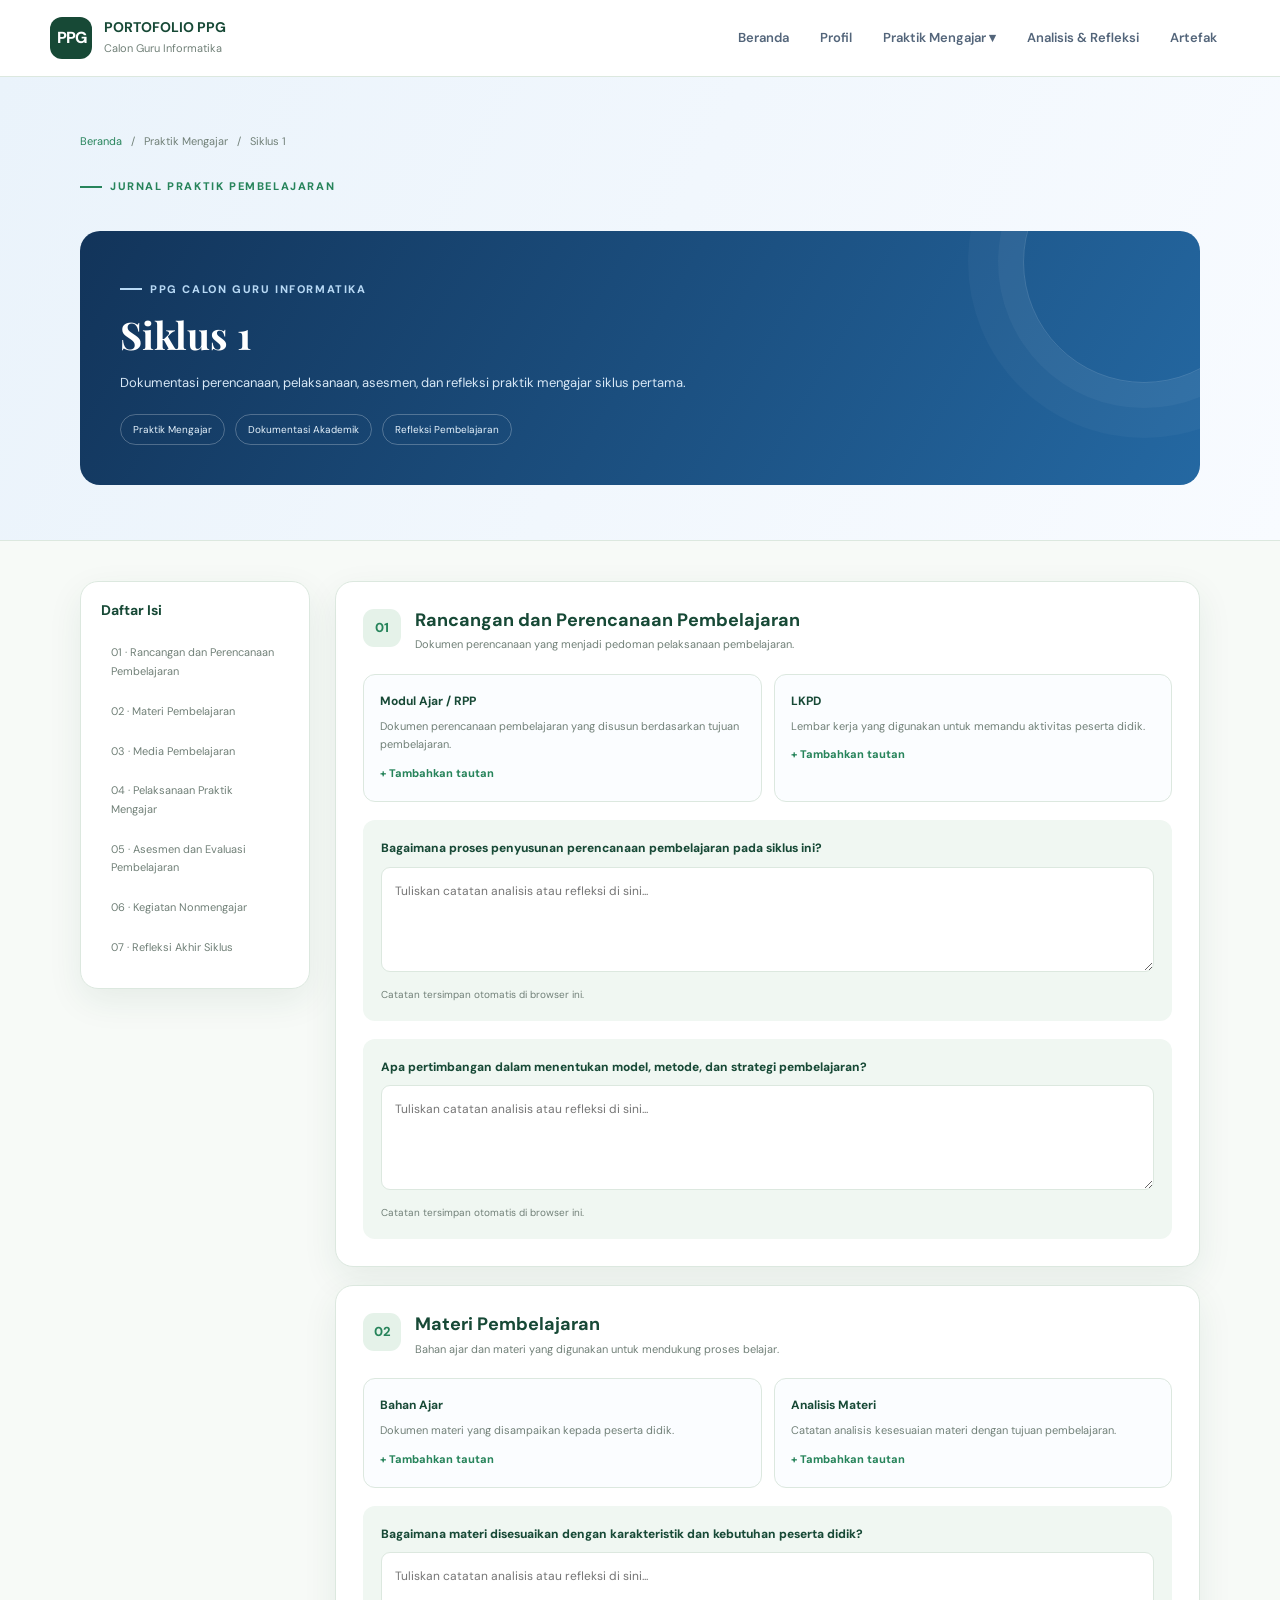
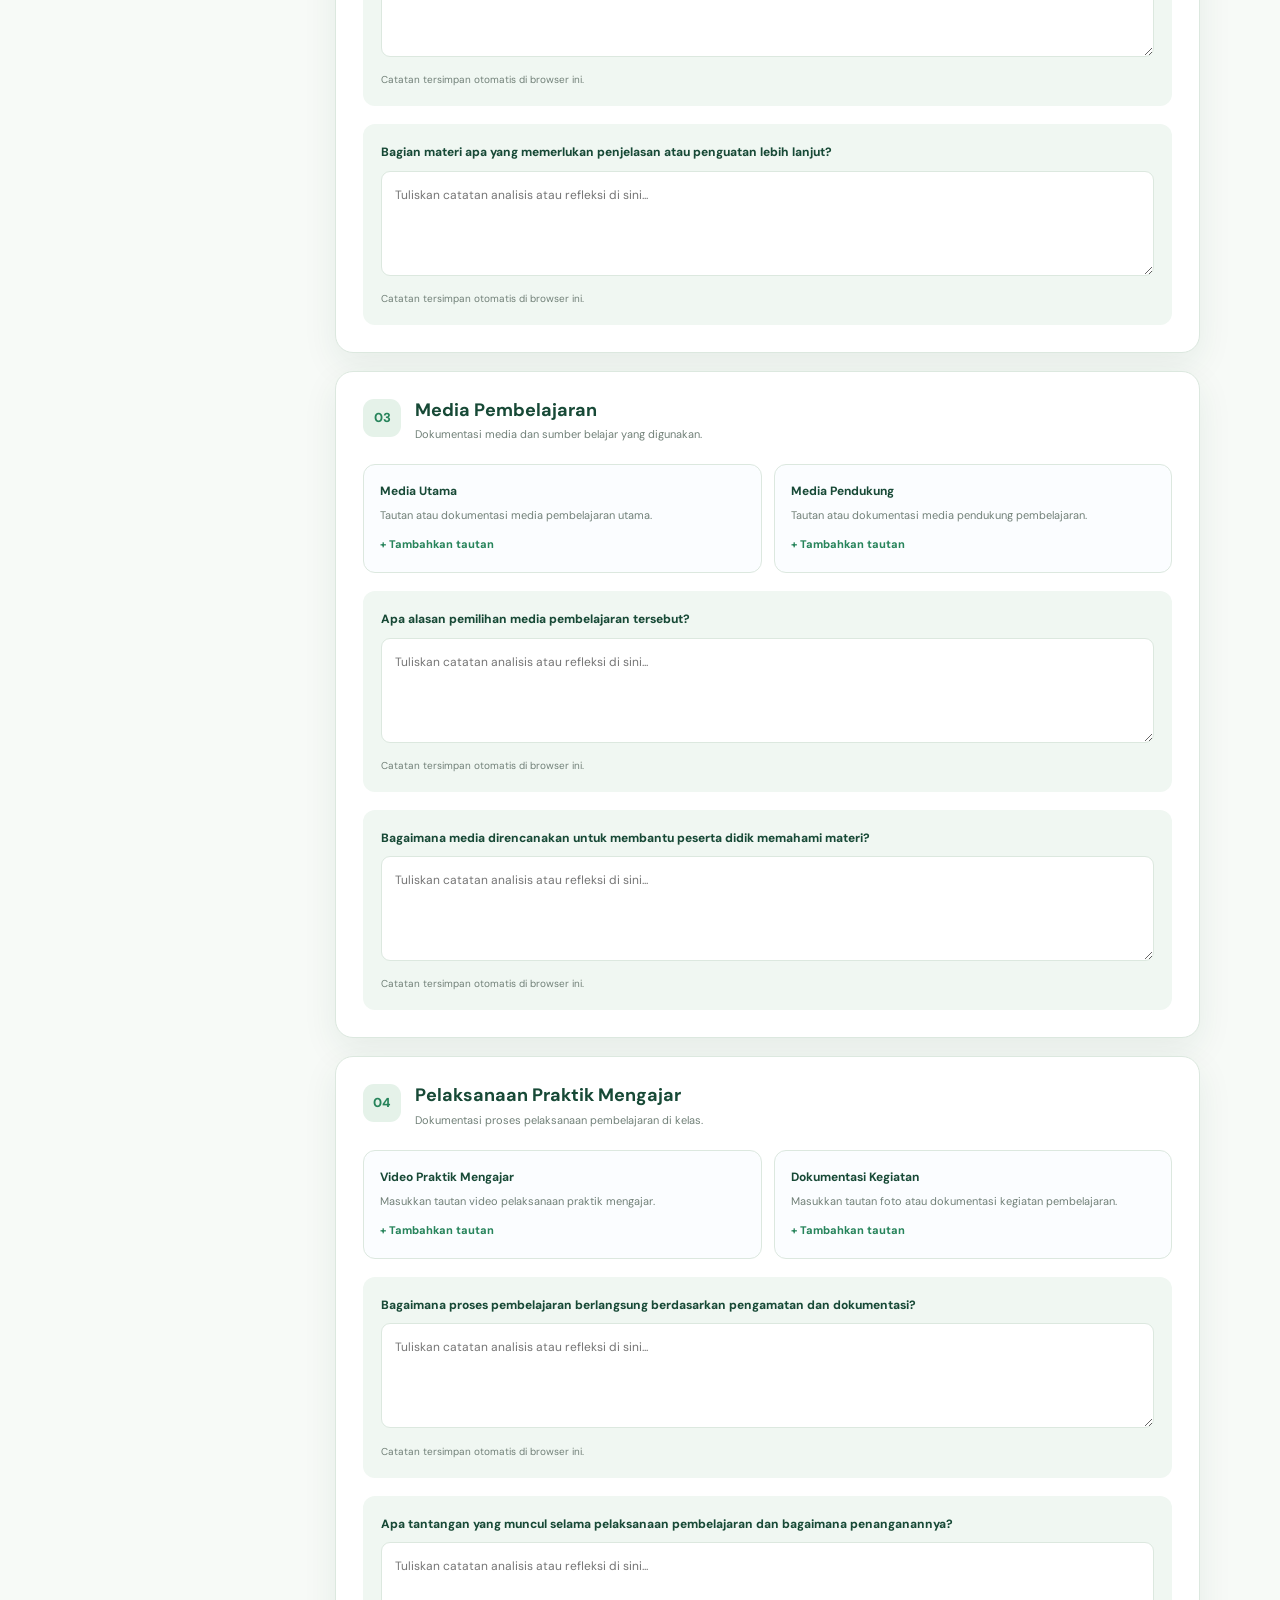
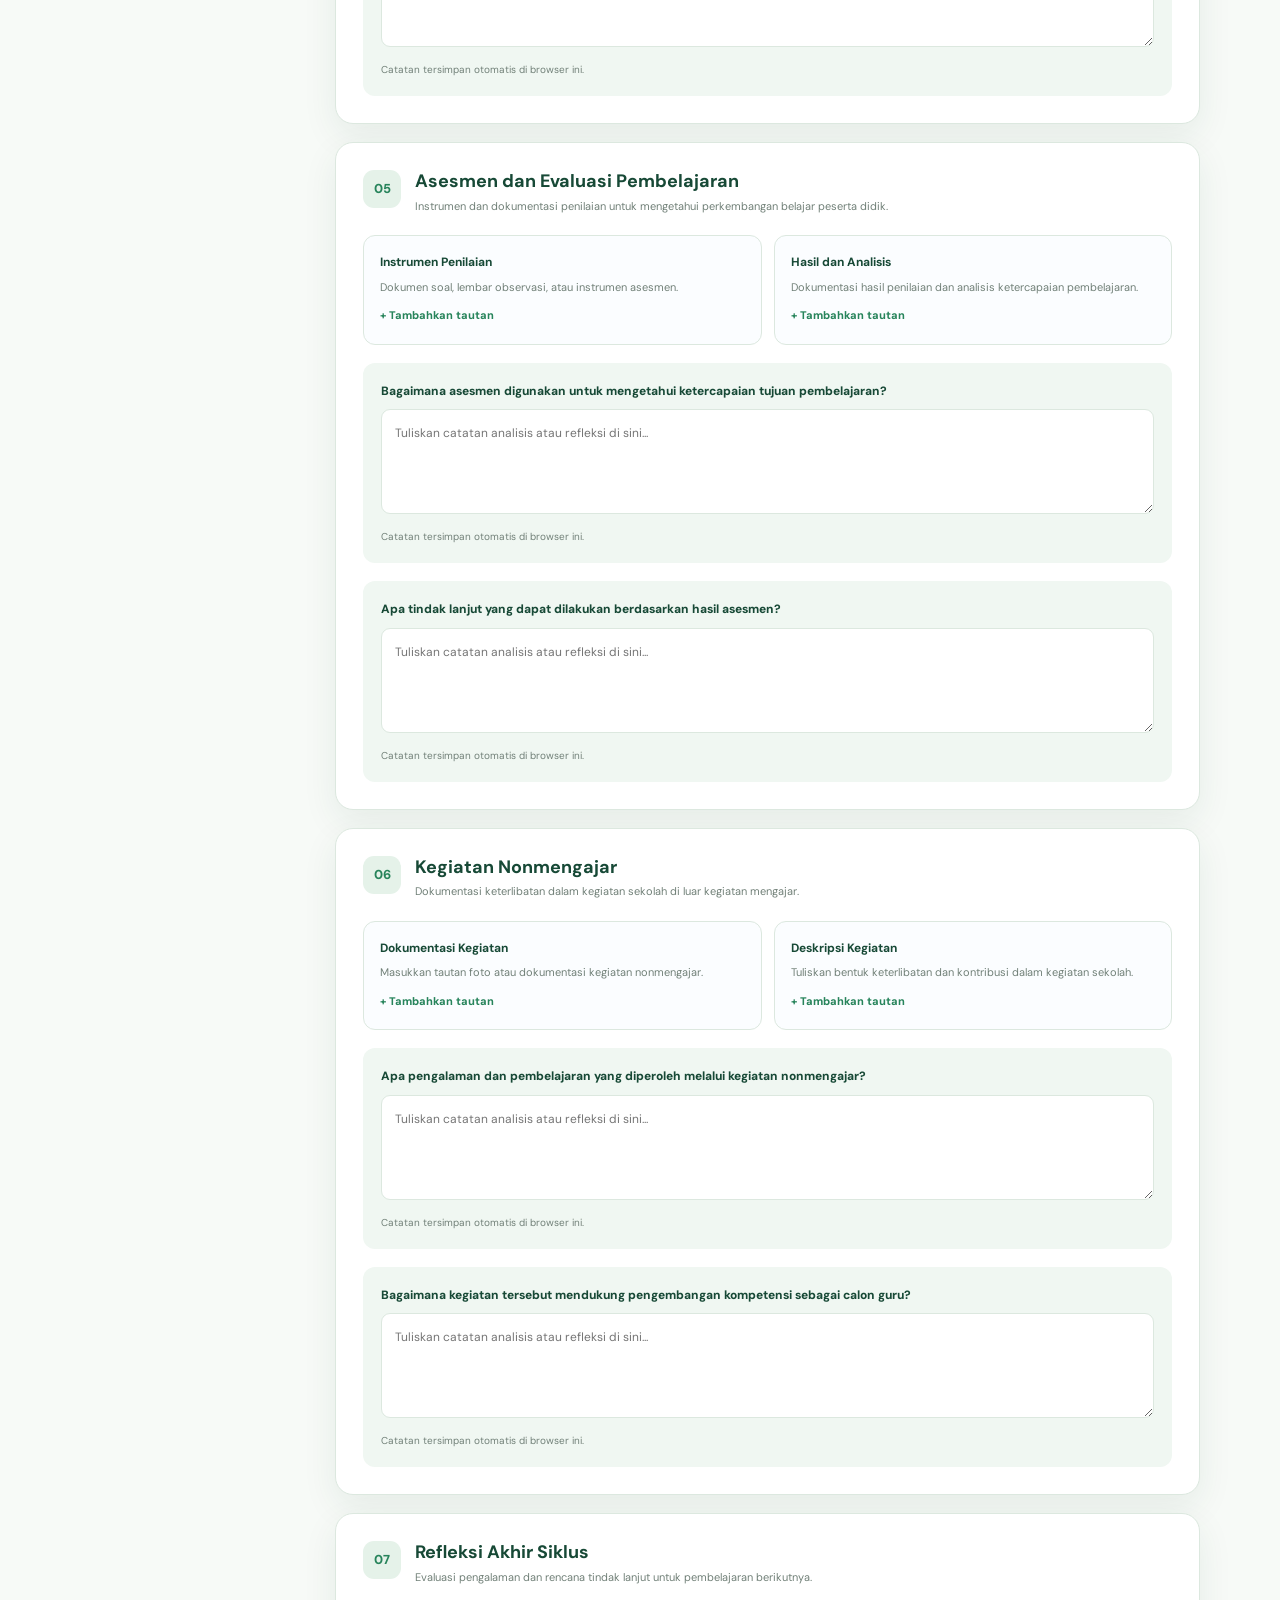
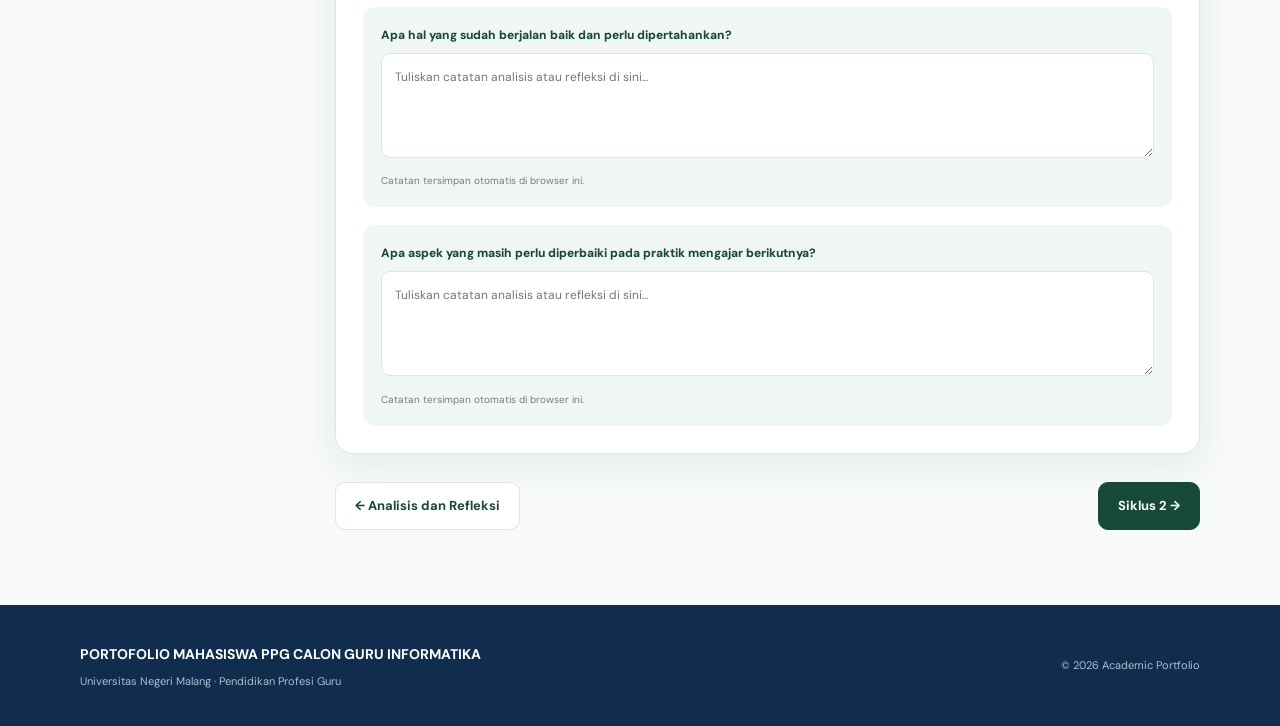
==== siklus-1.html @ 5bf06bca "1st commit" ====
<!DOCTYPE html>
<html lang="id">
<head>
    <meta charset="UTF-8">
    <meta name="viewport" content="width=device-width, initial-scale=1.0">
    <title>Siklus 1 | Portofolio PPG</title>
    <link rel="stylesheet" href="style.css">
</head>
<body data-cycle="1">

<header class="site-header">
    <div class="nav-container">
        <a href="index.html" class="brand">
            <div class="brand-mark">PPG</div>
            <div class="brand-text">
                <strong>PORTOFOLIO PPG</strong>
                <span>Calon Guru Informatika</span>
            </div>
        </a>
        <button class="menu-toggle" aria-label="Buka navigasi">☰</button>
        <nav class="nav">
            <a href="index.html">Beranda</a>
            <a href="profil.html">Profil</a>
            <div class="nav-dropdown">
                <button class="nav-drop-button">Praktik Mengajar ▾</button>
                <div class="dropdown-menu">
                    <a href="siklus-1.html">Siklus 1</a>
                    <a href="siklus-2.html">Siklus 2</a>
                    <a href="siklus-3.html">Siklus 3</a>
                    <a href="siklus-4.html">Siklus 4</a>
                </div>
            </div>
            <a href="analisis.html">Analisis & Refleksi</a>
            <a href="artefak.html">Artefak</a>
        </nav>
    </div>
</header>

<main id="cycle-root"></main>

<footer class="site-footer">
    <div class="container footer-inner">
        <div>
            <strong>PORTOFOLIO MAHASISWA PPG CALON GURU INFORMATIKA</strong>
            <p>Universitas Negeri Malang · Pendidikan Profesi Guru</p>
        </div>
        <div class="footer-copy">© <span class="year"></span> Academic Portfolio</div>
    </div>
</footer>

<div class="lightbox">
    <button class="lightbox-close" aria-label="Tutup">&times;</button>
    <img src="" alt="Tampilan dokumentasi">
</div>

<script src="script.js"></script>
</body>
</html>
---- style.css ----
@import url('https://fonts.googleapis.com/css2?family=DM+Sans:wght@400;500;600;700;800&family=Playfair+Display:wght@600;700&display=swap');

:root {
    --navy: #174936;
    --blue: #27845B;
    --blue-light: #E5F2E9;
    --blue-soft: #F0F7F2;
    --white: #ffffff;
    --ink: #263B31;
    --muted: #718078;
    --line: #DCE8DF;
    --surface: #F7FAF7;
    --shadow: 0 12px 35px rgba(30, 75, 52, .08);
    --radius: 18px;
}

* {
    margin: 0;
    padding: 0;
    box-sizing: border-box;
}

html {
    scroll-behavior: smooth;
    scroll-padding-top: 100px;
}

body {
    font-family: 'DM Sans', sans-serif;
    background: var(--surface);
    color: var(--ink);
    line-height: 1.7;
}

a {
    text-decoration: none;
    color: inherit;
}

button,
input,
textarea {
    font: inherit;
}

button {
    cursor: pointer;
}

img {
    max-width: 100%;
    display: block;
}

.container {
    width: min(1120px, calc(100% - 40px));
    margin: auto;
}

/* NAVIGATION */

.site-header {
    background: rgba(255,255,255,.94);
    border-bottom: 1px solid var(--line);
    position: sticky;
    top: 0;
    z-index: 1000;
    backdrop-filter: blur(14px);
}

.nav-container {
    width: min(1180px, calc(100% - 40px));
    min-height: 76px;
    margin: auto;
    display: flex;
    justify-content: space-between;
    align-items: center;
    gap: 25px;
}

.brand {
    display: flex;
    align-items: center;
    gap: 12px;
    min-width: 220px;
}

.brand-mark {
    width: 42px;
    height: 42px;
    border-radius: 12px;
    background: var(--navy);
    color: white;
    display: grid;
    place-items: center;
    font-weight: 800;
    letter-spacing: -1px;
}

.brand-text strong {
    display: block;
    color: var(--navy);
    font-size: 14px;
    line-height: 1.3;
}

.brand-text span {
    display: block;
    font-size: 11px;
    color: var(--muted);
    margin-top: 3px;
}

.nav {
    display: flex;
    align-items: center;
    gap: 5px;
}

.nav a,
.nav-drop-button {
    border: 0;
    background: transparent;
    padding: 10px 13px;
    color: #53657a;
    font-size: 13px;
    font-weight: 600;
    border-radius: 9px;
    transition: .2s;
}

.nav a:hover,
.nav-drop-button:hover,
.nav a.active {
    background: var(--blue-light);
    color: var(--blue);
}

.nav-dropdown {
    position: relative;
}

.nav-drop-button {
    display: flex;
    align-items: center;
    gap: 7px;
}

.dropdown-menu {
    display: none;
    position: absolute;
    top: calc(100% + 12px);
    left: 0;
    width: 190px;
    padding: 8px;
    background: white;
    border: 1px solid var(--line);
    border-radius: 13px;
    box-shadow: var(--shadow);
}

.dropdown-menu.show {
    display: grid;
}

.dropdown-menu a {
    padding: 9px 11px;
}

.menu-toggle {
    display: none;
    border: 1px solid var(--line);
    background: white;
    color: var(--navy);
    border-radius: 10px;
    padding: 8px 11px;
    font-size: 20px;
}

/* GENERAL */

.eyebrow {
    display: inline-flex;
    align-items: center;
    gap: 8px;
    color: var(--blue);
    font-size: 11px;
    font-weight: 800;
    text-transform: uppercase;
    letter-spacing: 1.6px;
}

.eyebrow::before {
    content: "";
    width: 22px;
    height: 2px;
    background: var(--blue);
}

h1, h2, h3 {
    color: var(--navy);
    line-height: 1.25;
}

h1, h2 {
    font-family: 'Playfair Display', serif;
}

.section {
    padding: 75px 0;
}

.section-heading {
    max-width: 680px;
    margin-bottom: 30px;
}

.section-heading h2 {
    font-size: clamp(27px, 4vw, 37px);
    margin: 12px 0;
}

.section-heading p {
    color: var(--muted);
    font-size: 14px;
}

.text-muted {
    color: var(--muted);
}

.small-label {
    color: var(--blue);
    font-size: 11px;
    font-weight: 800;
    text-transform: uppercase;
    letter-spacing: 1px;
}

.card {
    background: white;
    border: 1px solid var(--line);
    border-radius: var(--radius);
    box-shadow: var(--shadow);
}

.btn {
    display: inline-flex;
    align-items: center;
    justify-content: center;
    gap: 9px;
    padding: 12px 19px;
    border-radius: 10px;
    background: var(--navy);
    color: white;
    border: 1px solid var(--navy);
    font-size: 13px;
    font-weight: 700;
    transition: .2s;
}

.btn:hover {
    background: var(--blue);
    border-color: var(--blue);
    transform: translateY(-2px);
}

.btn-outline {
    background: white;
    color: var(--navy);
    border-color: var(--line);
}

.btn-outline:hover {
    color: white;
}

.btn-small {
    padding: 8px 13px;
    font-size: 12px;
}

/* HOME HERO */

.home-hero {
    padding: 75px 0 65px;
    background:
        radial-gradient(circle at 85% 15%, rgba(72,145,204,.16), transparent 30%),
        linear-gradient(135deg, #edf5fc, #ffffff 70%);
    overflow: hidden;
}

.hero-grid {
    display: grid;
    grid-template-columns: 1.2fr .8fr;
    gap: 55px;
    align-items: center;
}

.hero-copy h1 {
    font-size: clamp(39px, 5.5vw, 65px);
    margin: 20px 0;
    letter-spacing: -1.5px;
}

.hero-copy h1 span {
    color: var(--blue);
}

.hero-copy p {
    max-width: 600px;
    color: #65758a;
    font-size: 15px;
    margin-bottom: 25px;
}

.hero-actions {
    display: flex;
    flex-wrap: wrap;
    gap: 10px;
}

.hero-note {
    margin-top: 28px;
    display: flex;
    align-items: center;
    gap: 12px;
    color: var(--muted);
    font-size: 12px;
}

.hero-note strong {
    color: var(--navy);
}

.hero-visual {
    position: relative;
    min-height: 350px;
    display: flex;
    align-items: center;
    justify-content: center;
}

.hero-document {
    width: 290px;
    min-height: 320px;
    padding: 28px;
    background: white;
    border: 1px solid var(--line);
    border-radius: 18px;
    box-shadow: 0 25px 65px rgba(26, 67, 105, .16);
    transform: rotate(3deg);
}

.document-top {
    display: flex;
    justify-content: space-between;
    align-items: center;
    margin-bottom: 32px;
}

.document-icon {
    width: 42px;
    height: 42px;
    background: var(--blue-light);
    color: var(--blue);
    border-radius: 12px;
    display: grid;
    place-items: center;
    font-weight: 800;
}

.document-line {
    height: 8px;
    border-radius: 20px;
    background: #e7eef5;
    margin: 12px 0;
}

.document-line.long { width: 100%; }
.document-line.medium { width: 72%; }
.document-line.short { width: 45%; }

.document-footer {
    margin-top: 35px;
    padding-top: 15px;
    border-top: 1px solid var(--line);
    color: var(--muted);
    font-size: 10px;
}

.floating-note {
    position: absolute;
    bottom: 20px;
    left: 0;
    padding: 13px 17px;
    background: white;
    border: 1px solid var(--line);
    box-shadow: var(--shadow);
    border-radius: 12px;
    font-size: 12px;
    color: var(--navy);
    font-weight: 700;
}

/* STATISTICS */

.stats-strip {
    display: grid;
    grid-template-columns: repeat(3, 1fr);
    background: white;
    border: 1px solid var(--line);
    border-radius: 16px;
    margin-top: -25px;
    position: relative;
    z-index: 2;
    box-shadow: var(--shadow);
}

.stat-item {
    padding: 22px;
    text-align: center;
}

.stat-item + .stat-item {
    border-left: 1px solid var(--line);
}

.stat-item strong {
    display: block;
    color: var(--navy);
    font-family: 'Playfair Display', serif;
    font-size: 27px;
}

.stat-item span {
    color: var(--muted);
    font-size: 12px;
}

/* HOME CONTENT */

.intro-grid {
    display: grid;
    grid-template-columns: 1fr 1fr;
    gap: 25px;
}

.intro-card {
    padding: 30px;
}

.intro-card h3 {
    margin: 13px 0;
    font-size: 20px;
}

.intro-card p {
    font-size: 13px;
    color: var(--muted);
}

.journey-grid {
    display: grid;
    grid-template-columns: repeat(4, 1fr);
    gap: 15px;
}

.journey-card {
    padding: 23px;
    transition: .25s;
    position: relative;
    overflow: hidden;
}

.journey-card:hover {
    transform: translateY(-5px);
    border-color: #9fc3e3;
}

.journey-number {
    font-family: 'Playfair Display', serif;
    font-size: 38px;
    color: #b5d2eb;
    line-height: 1;
}

.journey-card h3 {
    margin: 17px 0 8px;
    font-size: 17px;
}

.journey-card p {
    font-size: 12px;
    color: var(--muted);
    min-height: 55px;
}

.journey-card a {
    display: inline-block;
    margin-top: 16px;
    color: var(--blue);
    font-size: 12px;
    font-weight: 800;
}

/* PAGE HERO */

.page-hero {
    padding: 55px 0;
    background: linear-gradient(115deg, #eaf3fb, #f8fbff);
    border-bottom: 1px solid var(--line);
}

.page-hero h1 {
    font-size: clamp(32px, 4vw, 46px);
    margin: 13px 0;
}

.page-hero p {
    max-width: 700px;
    color: var(--muted);
    font-size: 14px;
}

.breadcrumb {
    display: flex;
    gap: 9px;
    font-size: 11px;
    color: var(--muted);
    margin-bottom: 18px;
}

.breadcrumb a {
    color: var(--blue);
}

/* PROFILE */

.profile-layout {
    display: grid;
    grid-template-columns: .75fr 1.25fr;
    gap: 30px;
    align-items: start;
}

.profile-photo-card {
    padding: 15px;
}

.profile-photo {
    width: 100%;
    aspect-ratio: 4 / 5;
    object-fit: cover;
    border-radius: 12px;
    background: var(--blue-light);
}

.profile-photo-placeholder {
    aspect-ratio: 4 / 5;
    display: grid;
    place-items: center;
    background: var(--blue-light);
    border-radius: 12px;
    color: var(--blue);
    font-size: 60px;
}

.profile-caption {
    padding: 18px 5px 5px;
}

.profile-caption h2 {
    font-size: 22px;
}

.profile-caption p {
    color: var(--muted);
    font-size: 12px;
}

.profile-content {
    display: grid;
    gap: 18px;
}

.content-card {
    padding: 25px;
}

.content-card h3 {
    font-size: 18px;
    margin: 8px 0 12px;
}

.content-card p {
    font-size: 13px;
    color: #68788b;
}

.profile-facts {
    display: grid;
    grid-template-columns: 1fr 1fr;
    gap: 12px;
    margin-top: 17px;
}

.fact {
    padding: 13px;
    background: var(--blue-soft);
    border-radius: 10px;
}

.fact span {
    display: block;
    font-size: 10px;
    color: var(--muted);
    text-transform: uppercase;
    letter-spacing: .7px;
}

.fact strong {
    display: block;
    font-size: 12px;
    color: var(--navy);
    margin-top: 4px;
}

.value-grid {
    display: grid;
    grid-template-columns: repeat(3, 1fr);
    gap: 13px;
}

.value-card {
    padding: 19px;
    background: var(--blue-soft);
    border-radius: 12px;
}

.value-card strong {
    color: var(--blue);
    display: block;
    margin-bottom: 6px;
}

.value-card p {
    font-size: 11px;
}

/* ANALYSIS */

.analysis-grid {
    display: grid;
    grid-template-columns: repeat(2, 1fr);
    gap: 17px;
}

.analysis-card {
    padding: 25px;
}

.analysis-card h3 {
    margin: 10px 0;
    font-size: 18px;
}

.analysis-card p {
    color: var(--muted);
    font-size: 13px;
}

.analysis-card .card-number {
    font-family: 'Playfair Display', serif;
    font-size: 35px;
    color: #b5d2eb;
}

/* ARTIFACTS */

.filter-bar {
    display: flex;
    flex-wrap: wrap;
    gap: 9px;
    margin-bottom: 25px;
}

.filter-btn {
    border: 1px solid var(--line);
    background: white;
    color: #62758a;
    border-radius: 30px;
    padding: 9px 16px;
    font-size: 12px;
    font-weight: 700;
}

.filter-btn.active,
.filter-btn:hover {
    background: var(--navy);
    border-color: var(--navy);
    color: white;
}

.artifact-grid {
    display: grid;
    grid-template-columns: repeat(3, 1fr);
    gap: 18px;
}

.artifact-card {
    overflow: hidden;
    transition: .25s;
}

.artifact-card:hover {
    transform: translateY(-5px);
}

.artifact-cover {
    height: 165px;
    background: linear-gradient(135deg, #dcecf9, #f3f8fd);
    display: grid;
    place-items: center;
    color: var(--blue);
    font-size: 44px;
    overflow: hidden;
}

.artifact-cover img {
    width: 100%;
    height: 100%;
    object-fit: cover;
    cursor: zoom-in;
}

.artifact-body {
    padding: 20px;
}

.artifact-category {
    font-size: 10px;
    font-weight: 800;
    color: var(--blue);
    text-transform: uppercase;
    letter-spacing: .8px;
}

.artifact-body h3 {
    font-size: 16px;
    margin: 8px 0;
}

.artifact-body p {
    font-size: 12px;
    color: var(--muted);
}

.artifact-link {
    display: inline-block;
    margin-top: 15px;
    color: var(--blue);
    font-size: 12px;
    font-weight: 800;
}

/* CYCLE PAGES */

.cycle-banner {
    background: linear-gradient(120deg, #12345a, #2468a2);
    color: white;
    padding: 40px;
    border-radius: 20px;
    margin-top: 35px;
    position: relative;
    overflow: hidden;
}

.cycle-banner::after {
    content: "";
    position: absolute;
    width: 240px;
    height: 240px;
    border: 1px solid rgba(255,255,255,.15);
    border-radius: 50%;
    right: -65px;
    top: -90px;
    box-shadow: 0 0 0 25px rgba(255,255,255,.04),
                0 0 0 55px rgba(255,255,255,.03);
}

.cycle-banner .eyebrow {
    color: #b8d9f5;
}

.cycle-banner .eyebrow::before {
    background: #b8d9f5;
}

.cycle-banner h1 {
    color: white;
    font-size: 38px;
    margin: 13px 0;
}

.cycle-banner p {
    max-width: 650px;
    color: #d8e8f6;
    font-size: 13px;
}

.cycle-meta {
    display: flex;
    flex-wrap: wrap;
    gap: 10px;
    margin-top: 20px;
}

.cycle-meta span {
    border: 1px solid rgba(255,255,255,.25);
    padding: 6px 12px;
    border-radius: 30px;
    font-size: 10px;
    color: #e5f2fc;
}

.cycle-layout {
    display: grid;
    grid-template-columns: 230px 1fr;
    gap: 25px;
    align-items: start;
    padding: 40px 0 75px;
}

.cycle-sidebar {
    position: sticky;
    top: 100px;
    padding: 20px;
}

.cycle-sidebar h3 {
    font-size: 14px;
    margin-bottom: 15px;
}

.cycle-sidebar a {
    display: block;
    padding: 9px 10px;
    border-radius: 8px;
    color: var(--muted);
    font-size: 11px;
    margin: 3px 0;
}

.cycle-sidebar a:hover {
    background: var(--blue-light);
    color: var(--blue);
}

.cycle-main {
    display: grid;
    gap: 18px;
}

.portfolio-section {
    padding: 27px;
    scroll-margin-top: 100px;
}

.section-title-row {
    display: flex;
    align-items: flex-start;
    gap: 14px;
    margin-bottom: 20px;
}

.section-index {
    width: 38px;
    height: 38px;
    flex: 0 0 38px;
    display: grid;
    place-items: center;
    border-radius: 11px;
    background: var(--blue-light);
    color: var(--blue);
    font-weight: 800;
    font-size: 13px;
}

.section-title-row h2 {
    font-family: 'DM Sans', sans-serif;
    font-size: 18px;
    margin-bottom: 4px;
}

.section-title-row p {
    color: var(--muted);
    font-size: 11px;
}

.document-grid {
    display: grid;
    grid-template-columns: repeat(2, 1fr);
    gap: 12px;
}

.document-item {
    padding: 16px;
    border: 1px solid var(--line);
    border-radius: 12px;
    background: #fbfdff;
}

.document-item h4 {
    font-size: 12px;
    color: var(--navy);
    margin-bottom: 5px;
}

.document-item p {
    font-size: 11px;
    color: var(--muted);
}

.document-item a {
    display: inline-block;
    margin-top: 10px;
    color: var(--blue);
    font-size: 11px;
    font-weight: 800;
}

.reflection-box {
    margin-top: 18px;
    padding: 18px;
    background: var(--blue-soft);
    border-radius: 12px;
}

.reflection-box label {
    display: block;
    color: var(--navy);
    font-size: 12px;
    font-weight: 800;
    margin-bottom: 8px;
}

.reflection-box textarea {
    width: 100%;
    min-height: 105px;
    padding: 13px;
    border: 1px solid var(--line);
    border-radius: 9px;
    background: white;
    color: var(--ink);
    outline: none;
    resize: vertical;
    font-size: 12px;
}

.reflection-box textarea:focus {
    border-color: var(--blue);
    box-shadow: 0 0 0 3px rgba(36,104,162,.09);
}

.save-note {
    display: block;
    color: var(--muted);
    font-size: 10px;
    margin-top: 6px;
}

.cycle-pagination {
    display: flex;
    justify-content: space-between;
    gap: 12px;
    margin-top: 10px;
}

/* GALLERY / LIGHTBOX */

.lightbox {
    display: none;
    position: fixed;
    inset: 0;
    background: rgba(10, 25, 42, .88);
    z-index: 2000;
    align-items: center;
    justify-content: center;
    padding: 25px;
}

.lightbox.show {
    display: flex;
}

.lightbox img {
    max-width: min(900px, 95vw);
    max-height: 85vh;
    object-fit: contain;
    border-radius: 10px;
}

.lightbox-close {
    position: absolute;
    top: 20px;
    right: 25px;
    color: white;
    background: transparent;
    border: 0;
    font-size: 35px;
}

/* FOOTER */

.site-footer {
    background: #102d4d;
    color: #d4e3f1;
    padding: 35px 0;
}

.footer-inner {
    display: flex;
    justify-content: space-between;
    gap: 20px;
    align-items: center;
}

.footer-inner strong {
    color: white;
    font-size: 14px;
}

.footer-inner p {
    font-size: 11px;
    color: #a9bfd3;
    margin-top: 5px;
}

.footer-copy {
    font-size: 11px;
    color: #a9bfd3;
}

/* RESPONSIVE */

@media (max-width: 900px) {
    .nav-container {
        flex-wrap: wrap;
        padding: 13px 0;
    }

    .menu-toggle {
        display: block;
    }

    .nav {
        display: none;
        width: 100%;
        flex-direction: column;
        align-items: stretch;
        padding: 10px 0;
    }

    .nav.open {
        display: flex;
    }

    .nav a,
    .nav-drop-button {
        width: 100%;
        text-align: left;
    }

    .nav-dropdown {
        width: 100%;
    }

    .dropdown-menu {
        position: static;
        width: 100%;
        box-shadow: none;
        margin: 5px 0;
    }

    .hero-grid {
        grid-template-columns: 1fr;
        gap: 25px;
    }

    .hero-visual {
        min-height: 300px;
    }

    .journey-grid {
        grid-template-columns: repeat(2, 1fr);
    }

    .profile-layout {
        grid-template-columns: 1fr;
    }

    .profile-photo-card {
        max-width: 380px;
    }

    .cycle-layout {
        grid-template-columns: 1fr;
    }

    .cycle-sidebar {
        position: static;
    }

    .cycle-sidebar nav {
        display: flex;
        flex-wrap: wrap;
    }

    .artifact-grid {
        grid-template-columns: repeat(2, 1fr);
    }
}

@media (max-width: 600px) {
    .container {
        width: min(100% - 28px, 1120px);
    }

    .home-hero {
        padding: 50px 0;
    }

    .hero-copy h1 {
        font-size: 42px;
    }

    .stats-strip {
        grid-template-columns: 1fr;
        margin-top: 0;
    }

    .stat-item + .stat-item {
        border-left: 0;
        border-top: 1px solid var(--line);
    }

    .intro-grid,
    .analysis-grid,
    .document-grid {
        grid-template-columns: 1fr;
    }

    .journey-grid,
    .artifact-grid {
        grid-template-columns: 1fr;
    }

    .value-grid {
        grid-template-columns: 1fr;
    }

    .profile-facts {
        grid-template-columns: 1fr;
    }

    .section {
        padding: 52px 0;
    }

    .cycle-banner {
        padding: 27px;
    }

    .cycle-banner h1 {
        font-size: 30px;
    }

    .portfolio-section {
        padding: 20px;
    }

    .footer-inner {
        flex-direction: column;
        align-items: flex-start;
    }

    .cycle-pagination {
        flex-direction: column;
    }
}
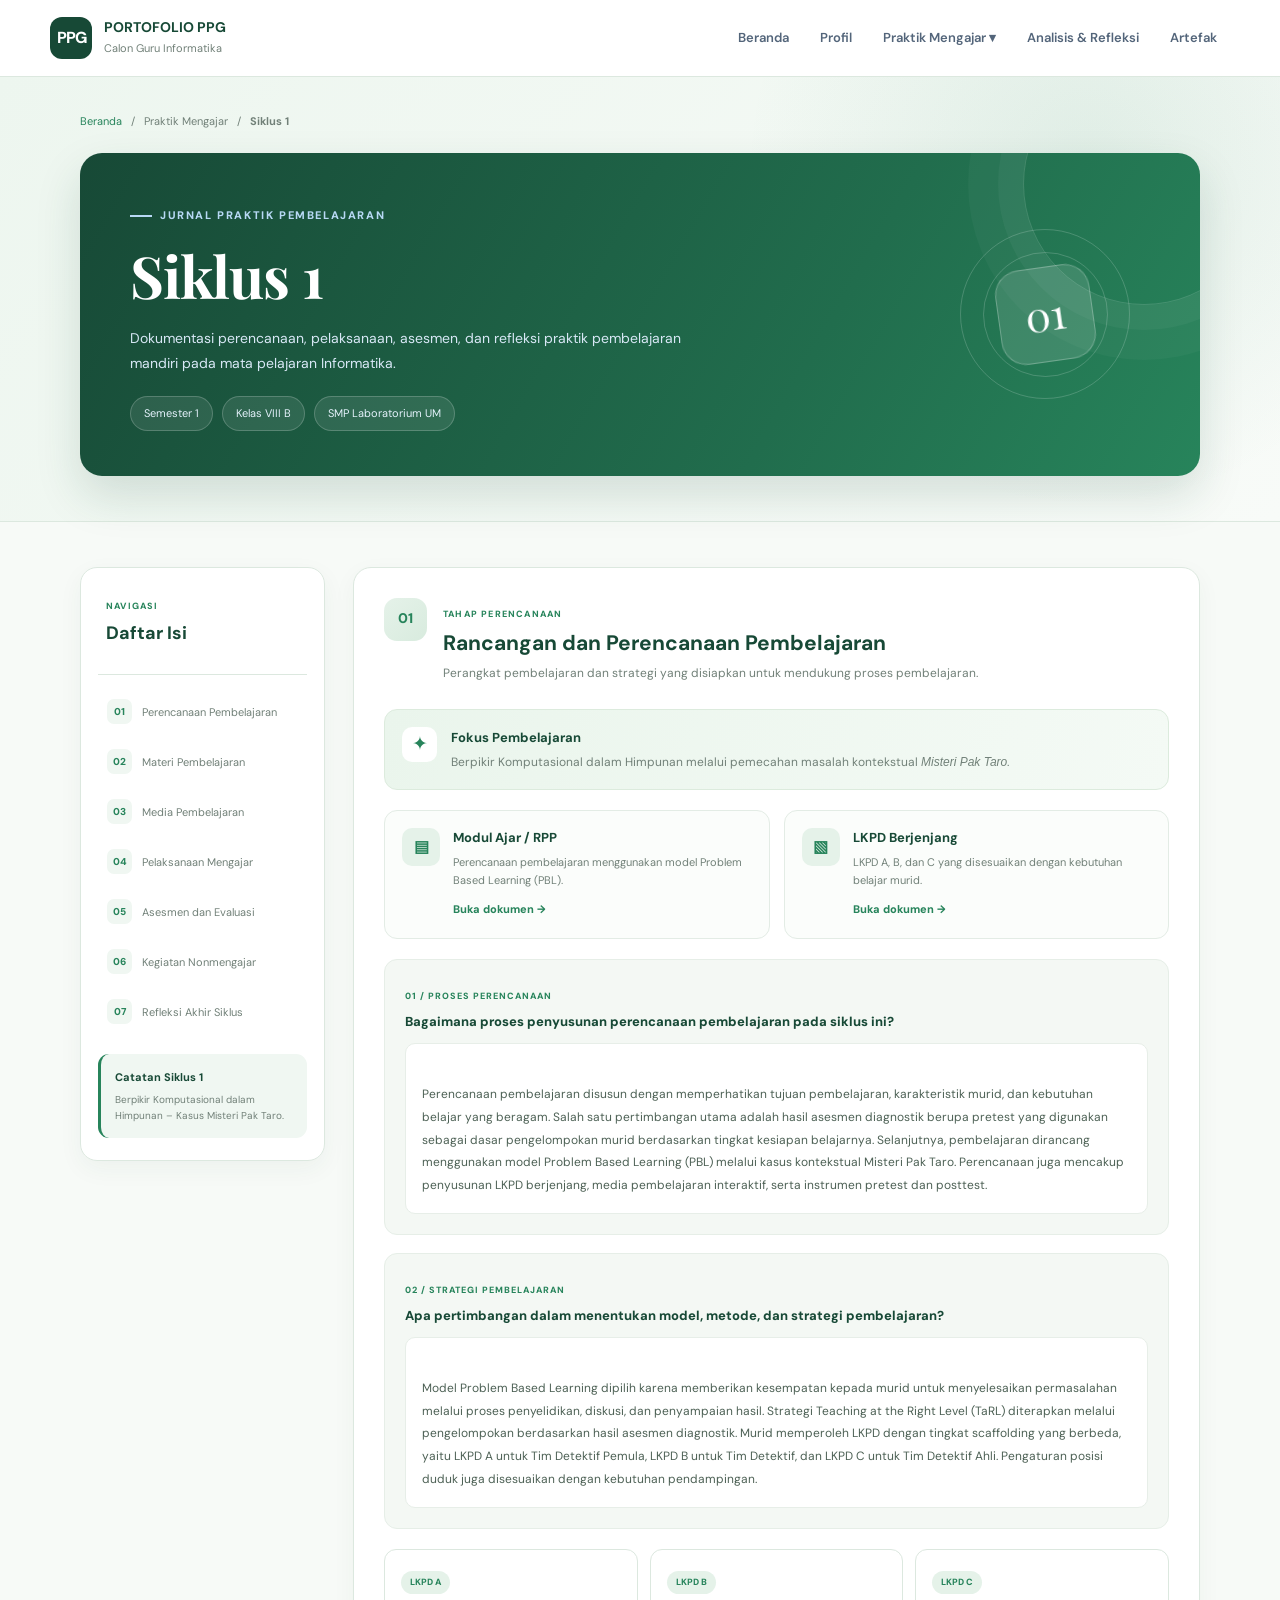
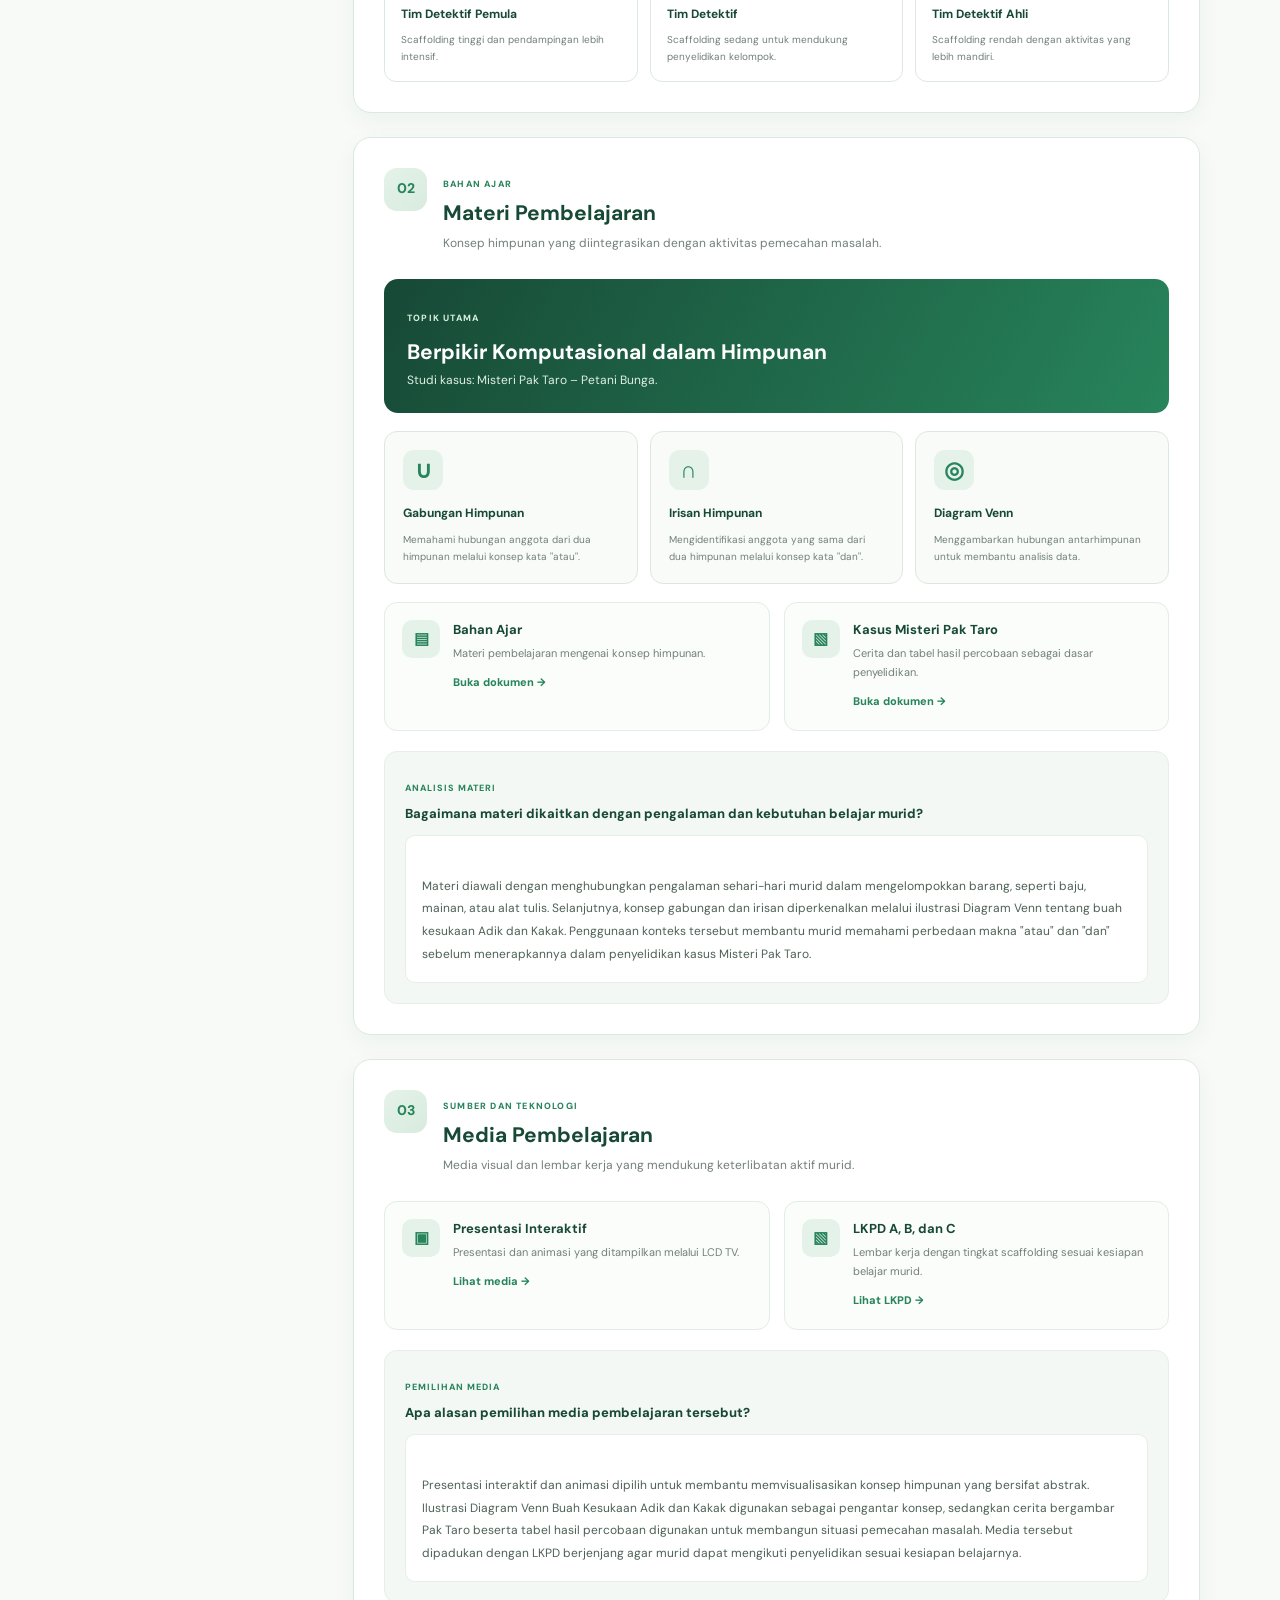
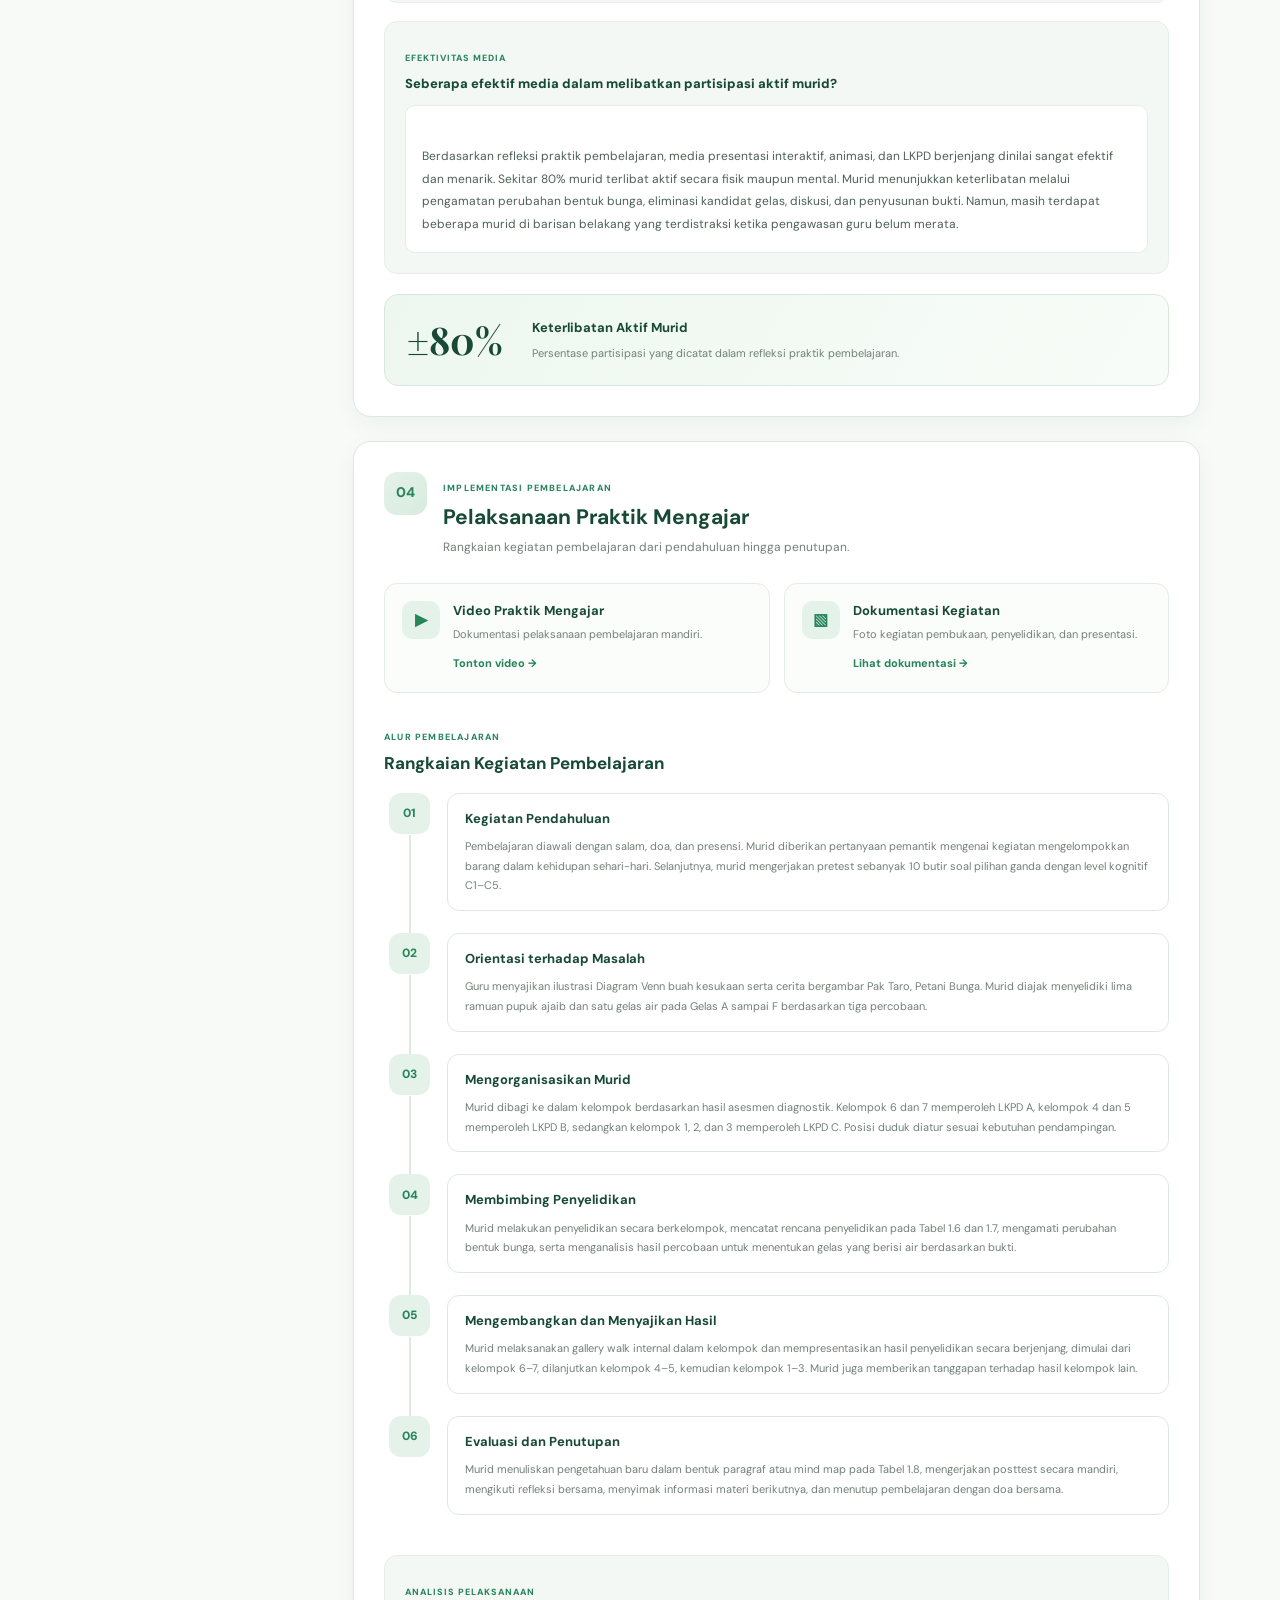
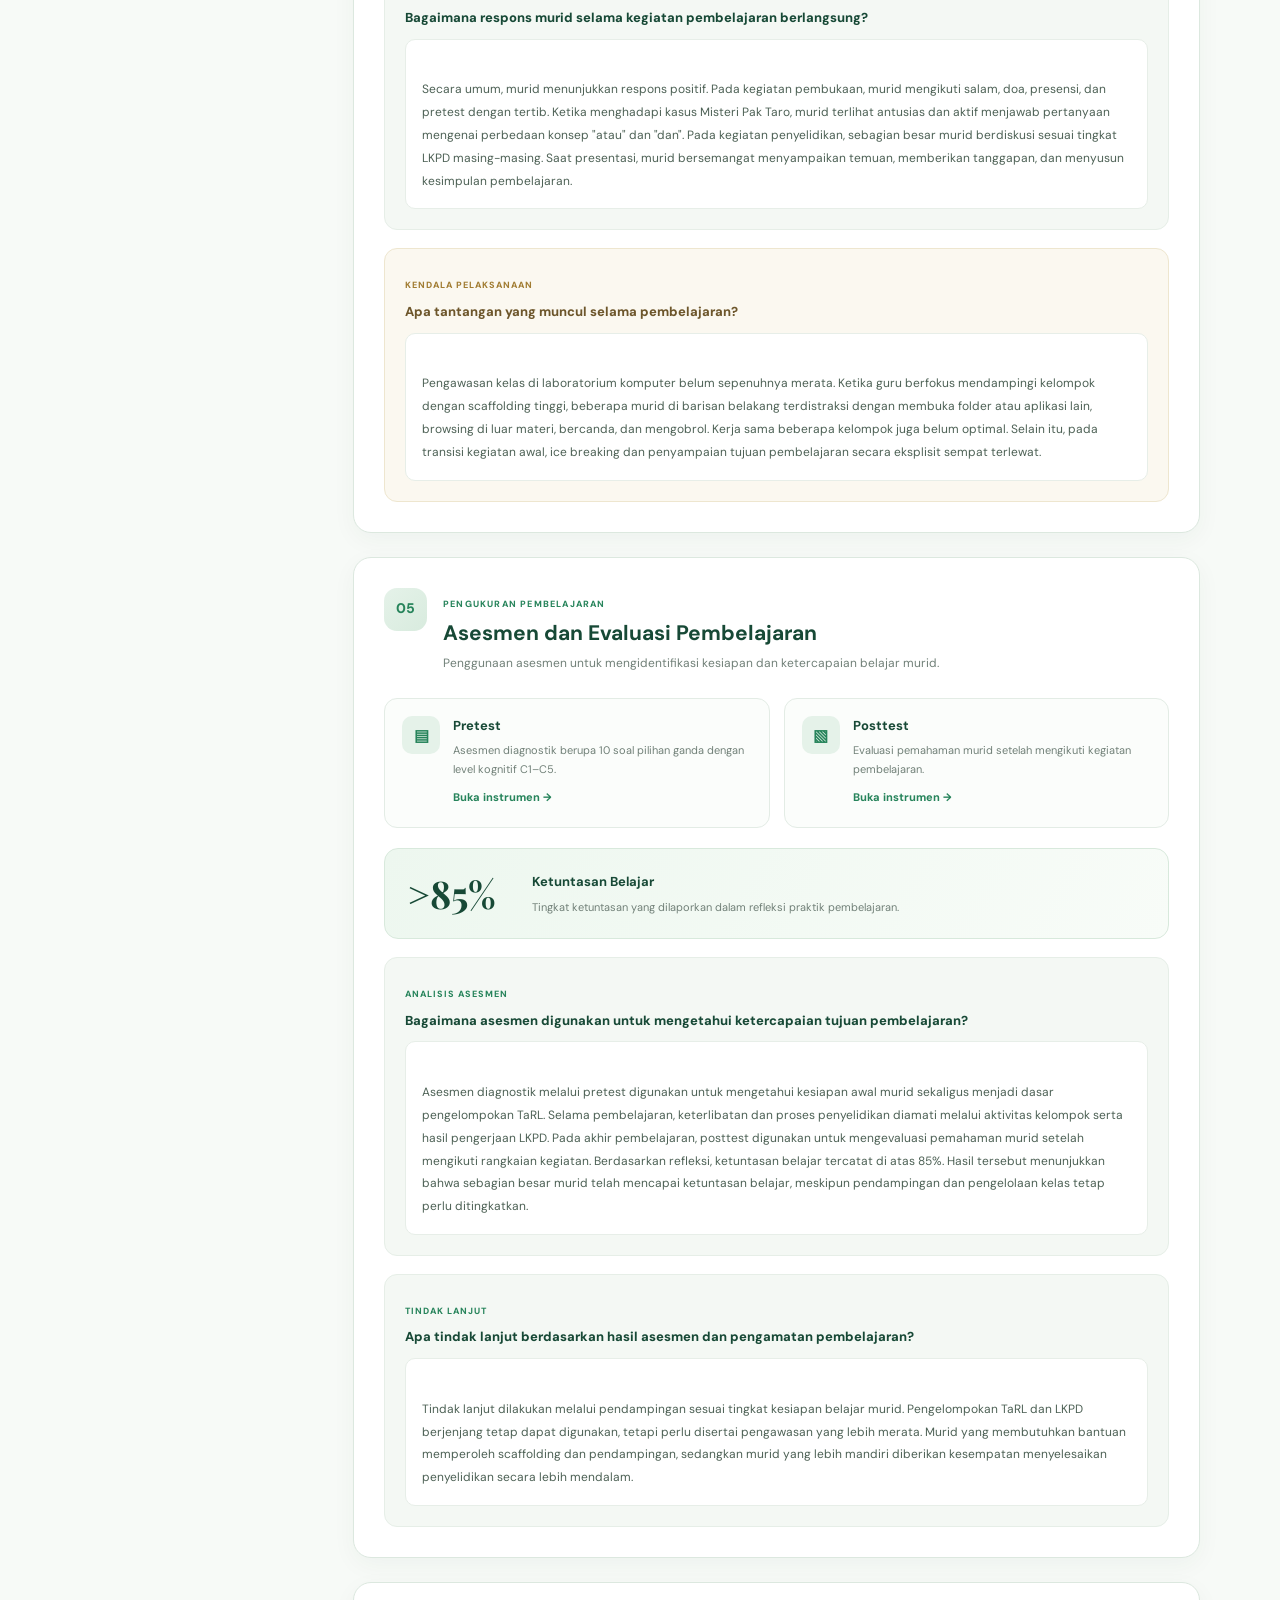
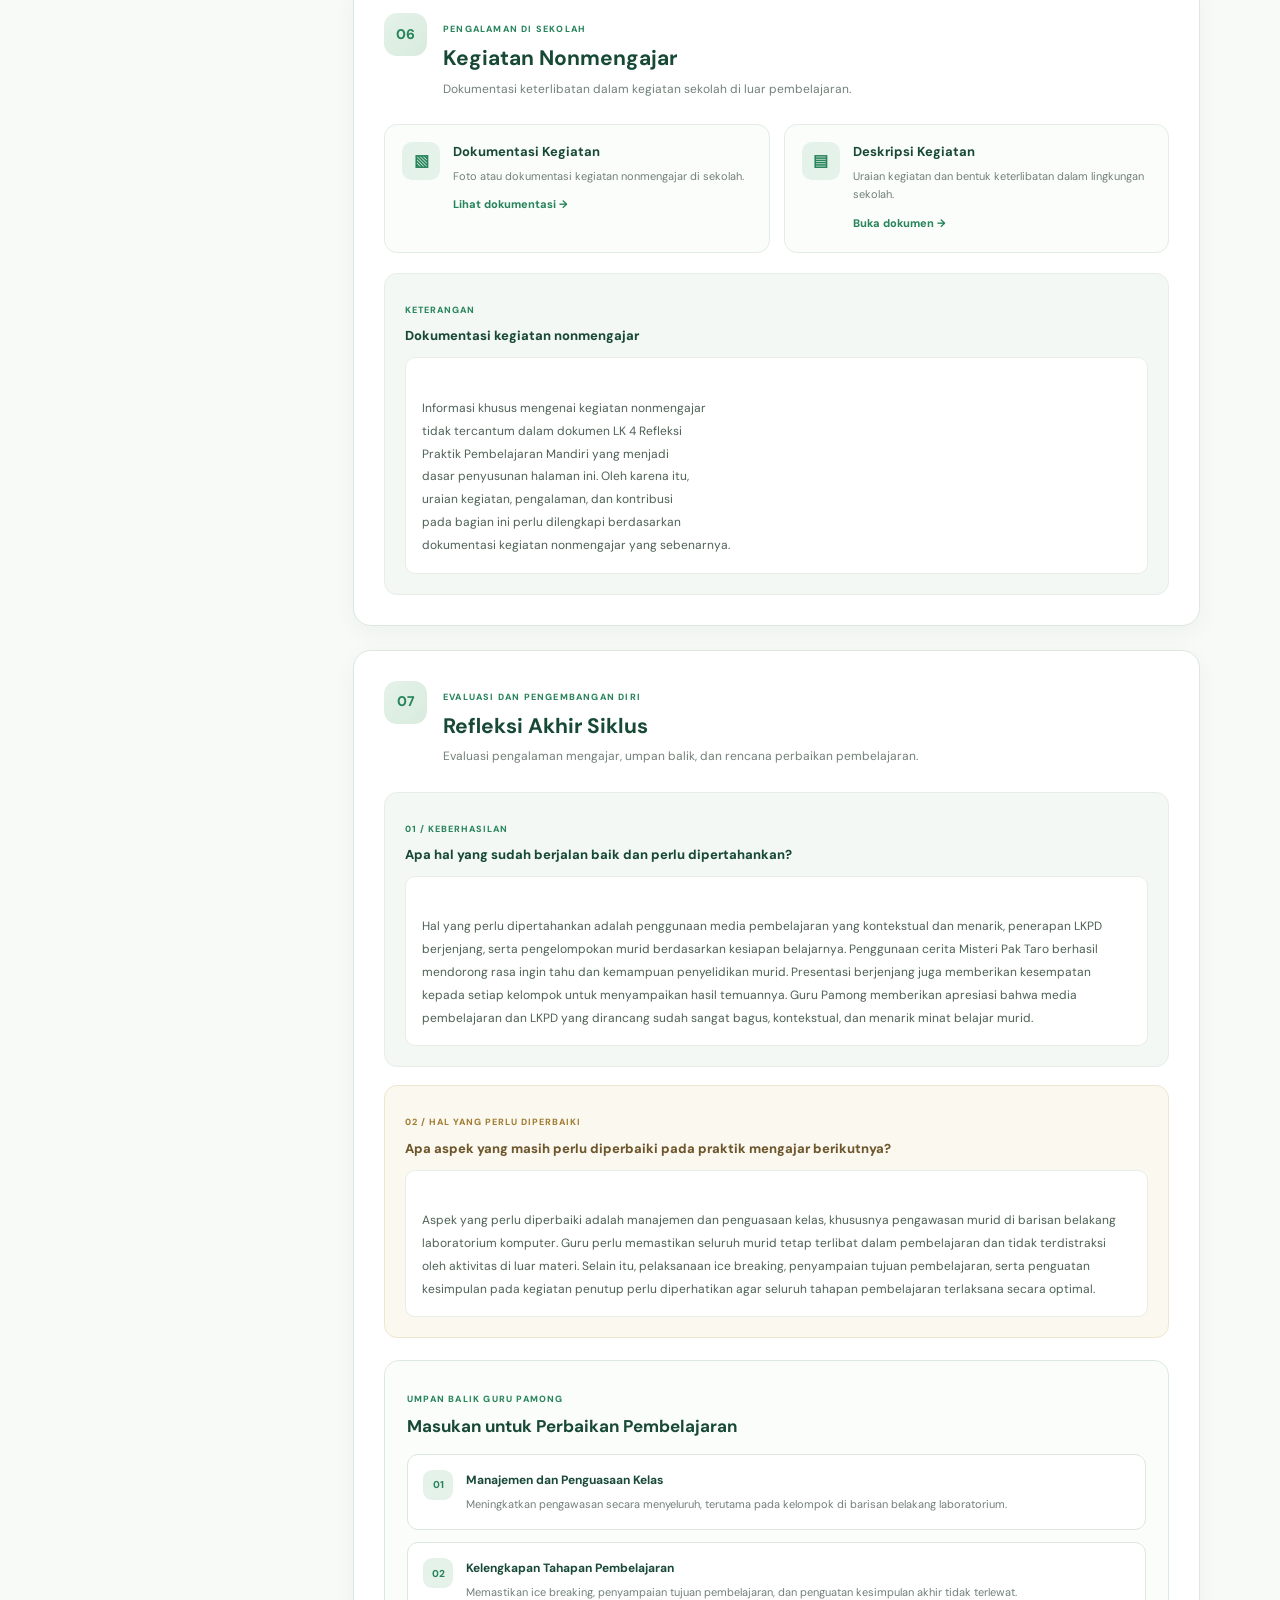
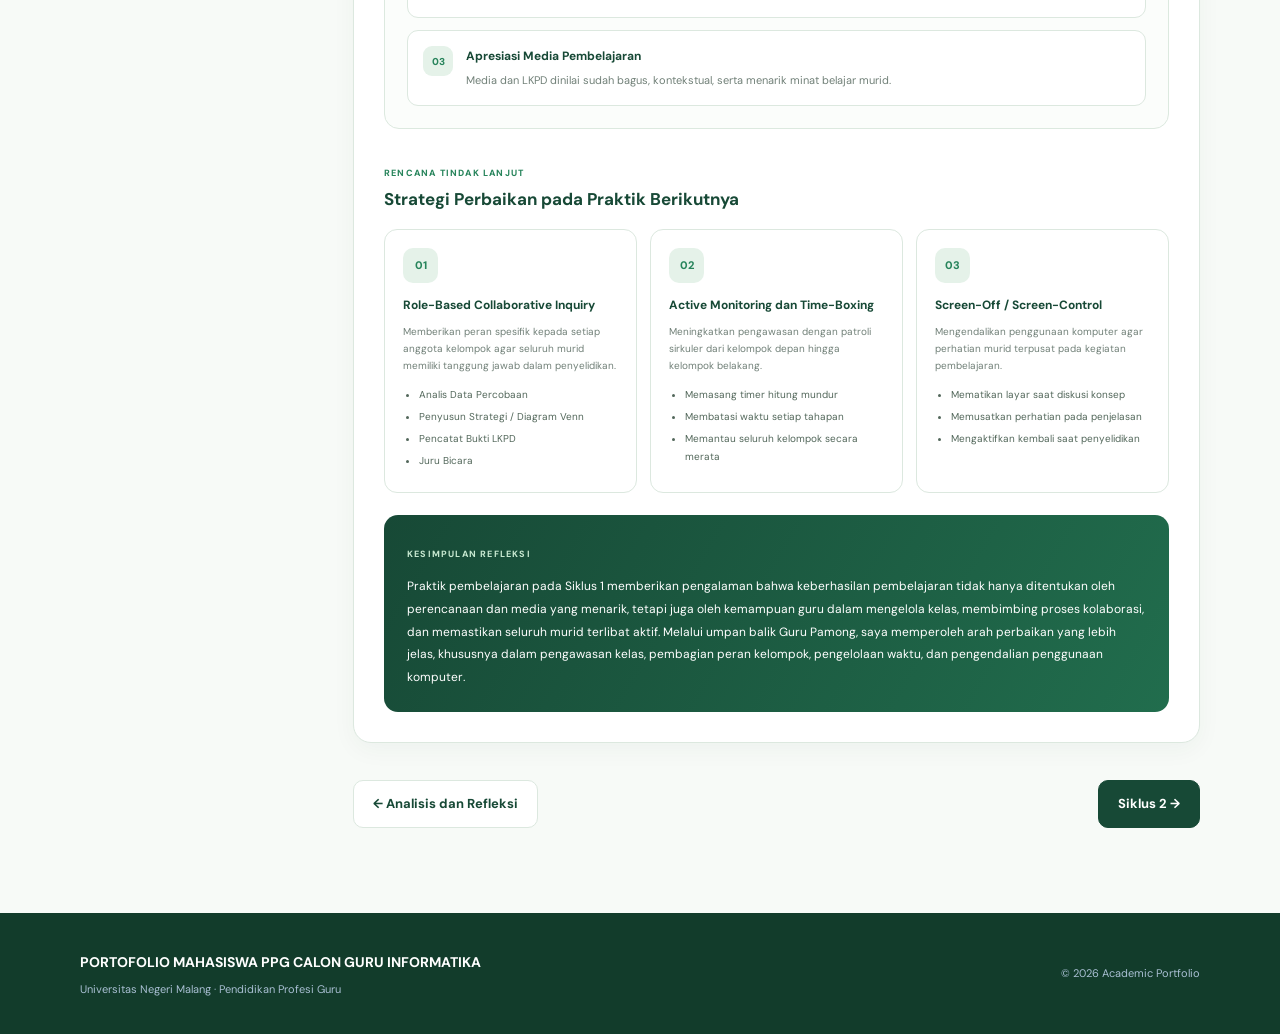
==== commit 636f6b97: "update siklus" ====
--- a/siklus-1.html
+++ b/siklus-1.html
@@ -1,13 +1,17 @@
+
 <!DOCTYPE html>
 <html lang="id">
 <head>
     <meta charset="UTF-8">
     <meta name="viewport" content="width=device-width, initial-scale=1.0">
+    <meta name="description" content="Dokumentasi praktik pembelajaran mandiri PPG Siklus 1 di SMP Laboratorium UM.">
     <title>Siklus 1 | Portofolio PPG</title>
     <link rel="stylesheet" href="style.css">
 </head>
-<body data-cycle="1">
-
+
+<body>
+
+<!-- HEADER -->
 <header class="site-header">
     <div class="nav-container">
         <a href="index.html" class="brand">
@@ -17,42 +21,875 @@
                 <span>Calon Guru Informatika</span>
             </div>
         </a>
+
         <button class="menu-toggle" aria-label="Buka navigasi">☰</button>
+
         <nav class="nav">
             <a href="index.html">Beranda</a>
             <a href="profil.html">Profil</a>
+
             <div class="nav-dropdown">
-                <button class="nav-drop-button">Praktik Mengajar ▾</button>
+                <button class="nav-drop-button" type="button">
+                    Praktik Mengajar ▾
+                </button>
                 <div class="dropdown-menu">
-                    <a href="siklus-1.html">Siklus 1</a>
+                    <a href="siklus-1.html" class="active">Siklus 1</a>
                     <a href="siklus-2.html">Siklus 2</a>
                     <a href="siklus-3.html">Siklus 3</a>
                     <a href="siklus-4.html">Siklus 4</a>
                 </div>
             </div>
+
             <a href="analisis.html">Analisis & Refleksi</a>
             <a href="artefak.html">Artefak</a>
         </nav>
     </div>
 </header>
 
-<main id="cycle-root"></main>
-
+
+<main id="cycle-root">
+
+    <!-- HERO -->
+    <section class="page-hero cycle-hero">
+        <div class="container">
+
+            <div class="breadcrumb">
+                <a href="index.html">Beranda</a>
+                <span>/</span>
+                <span>Praktik Mengajar</span>
+                <span>/</span>
+                <strong>Siklus 1</strong>
+            </div>
+
+            <div class="cycle-banner">
+                <div class="cycle-banner-content">
+
+                    <span class="eyebrow">JURNAL PRAKTIK PEMBELAJARAN</span>
+
+                    <h1>Siklus 1</h1>
+
+                    <p>
+                        Dokumentasi perencanaan, pelaksanaan, asesmen,
+                        dan refleksi praktik pembelajaran mandiri pada
+                        mata pelajaran Informatika.
+                    </p>
+
+                    <div class="cycle-meta">
+                        <span>Semester 1</span>
+                        <span>Kelas VIII B</span>
+                        <span>SMP Laboratorium UM</span>
+                    </div>
+
+                </div>
+
+                <div class="cycle-hero-decoration">
+                    <div class="hero-circle circle-one"></div>
+                    <div class="hero-circle circle-two"></div>
+                    <div class="hero-symbol">01</div>
+                </div>
+            </div>
+
+        </div>
+    </section>
+
+
+    <div class="container cycle-layout">
+
+        <!-- SIDEBAR -->
+        <aside class="card cycle-sidebar">
+
+            <div class="sidebar-heading">
+                <span class="small-label">NAVIGASI</span>
+                <h3>Daftar Isi</h3>
+            </div>
+
+            <nav>
+                <a href="#rancangan">
+                    <span>01</span> Perencanaan Pembelajaran
+                </a>
+                <a href="#materi">
+                    <span>02</span> Materi Pembelajaran
+                </a>
+                <a href="#media">
+                    <span>03</span> Media Pembelajaran
+                </a>
+                <a href="#video">
+                    <span>04</span> Pelaksanaan Mengajar
+                </a>
+                <a href="#asesmen">
+                    <span>05</span> Asesmen dan Evaluasi
+                </a>
+                <a href="#nonmengajar">
+                    <span>06</span> Kegiatan Nonmengajar
+                </a>
+                <a href="#refleksi-siklus">
+                    <span>07</span> Refleksi Akhir Siklus
+                </a>
+            </nav>
+
+            <div class="sidebar-note">
+                <strong>Catatan Siklus 1</strong>
+                <p>
+                    Berpikir Komputasional dalam Himpunan –
+                    Kasus Misteri Pak Taro.
+                </p>
+            </div>
+
+        </aside>
+
+
+        <!-- KONTEN UTAMA -->
+        <div class="cycle-main">
+
+
+            <!-- 01 PERENCANAAN -->
+            <section class="card portfolio-section" id="rancangan">
+
+                <div class="section-title-row">
+                    <div class="section-index">01</div>
+                    <div>
+                        <span class="small-label">TAHAP PERENCANAAN</span>
+                        <h2>Rancangan dan Perencanaan Pembelajaran</h2>
+                        <p>
+                            Perangkat pembelajaran dan strategi yang
+                            disiapkan untuk mendukung proses pembelajaran.
+                        </p>
+                    </div>
+                </div>
+
+                <div class="info-highlight">
+                    <div class="info-icon">✦</div>
+                    <div>
+                        <strong>Fokus Pembelajaran</strong>
+                        <p>
+                            Berpikir Komputasional dalam Himpunan melalui
+                            pemecahan masalah kontekstual
+                            <em>Misteri Pak Taro</em>.
+                        </p>
+                    </div>
+                </div>
+
+                <div class="document-grid">
+
+                    <article class="document-item">
+                        <div class="document-icon">▤</div>
+                        <div>
+                            <h4>Modul Ajar / RPP</h4>
+                            <p>
+                                Perencanaan pembelajaran menggunakan
+                                model Problem Based Learning (PBL).
+                            </p>
+                            <a href="#" target="_blank" rel="noopener">
+                                Buka dokumen →
+                            </a>
+                        </div>
+                    </article>
+
+                    <article class="document-item">
+                        <div class="document-icon">▧</div>
+                        <div>
+                            <h4>LKPD Berjenjang</h4>
+                            <p>
+                                LKPD A, B, dan C yang disesuaikan
+                                dengan kebutuhan belajar murid.
+                            </p>
+                            <a href="#" target="_blank" rel="noopener">
+                                Buka dokumen →
+                            </a>
+                        </div>
+                    </article>
+
+                </div>
+
+                <div class="reflection-box">
+                    <span class="reflection-label">01 / PROSES PERENCANAAN</span>
+                    <h4>Bagaimana proses penyusunan perencanaan pembelajaran pada siklus ini?</h4>
+                    <p>
+                        Perencanaan pembelajaran disusun dengan memperhatikan tujuan pembelajaran, karakteristik murid, dan kebutuhan belajar yang beragam. Salah satu pertimbangan utama adalah hasil asesmen diagnostik berupa pretest yang digunakan sebagai dasar pengelompokan murid berdasarkan tingkat kesiapan belajarnya. Selanjutnya, pembelajaran dirancang menggunakan model Problem Based Learning (PBL) melalui kasus kontekstual Misteri Pak Taro. Perencanaan juga mencakup penyusunan LKPD berjenjang, media pembelajaran interaktif, serta instrumen pretest dan posttest.
+                    </p>
+                </div>
+
+                <div class="reflection-box">
+                    <span class="reflection-label">02 / STRATEGI PEMBELAJARAN</span>
+                    <h4>
+                        Apa pertimbangan dalam menentukan model, metode,
+                        dan strategi pembelajaran?
+                    </h4>
+                    <p>
+                        Model Problem Based Learning dipilih karena memberikan kesempatan kepada murid untuk menyelesaikan permasalahan melalui proses penyelidikan, diskusi, dan penyampaian hasil. Strategi Teaching at the Right Level (TaRL) diterapkan melalui pengelompokan berdasarkan hasil asesmen diagnostik. Murid memperoleh LKPD dengan tingkat scaffolding yang berbeda, yaitu LKPD A untuk Tim Detektif Pemula, LKPD B untuk Tim Detektif, dan LKPD C untuk Tim Detektif Ahli. Pengaturan posisi duduk juga disesuaikan dengan kebutuhan pendampingan.
+                    </p>
+                </div>
+
+                <div class="level-grid">
+
+                    <div class="level-card">
+                        <span class="level-tag">LKPD A</span>
+                        <h4>Tim Detektif Pemula</h4>
+                        <p>
+                            Scaffolding tinggi dan pendampingan lebih intensif.
+                        </p>
+                    </div>
+
+                    <div class="level-card">
+                        <span class="level-tag">LKPD B</span>
+                        <h4>Tim Detektif</h4>
+                        <p>
+                            Scaffolding sedang untuk mendukung penyelidikan kelompok.
+                        </p>
+                    </div>
+
+                    <div class="level-card">
+                        <span class="level-tag">LKPD C</span>
+                        <h4>Tim Detektif Ahli</h4>
+                        <p>
+                            Scaffolding rendah dengan aktivitas yang lebih mandiri.
+                        </p>
+                    </div>
+
+                </div>
+
+            </section>
+
+
+
+            <!-- 02 MATERI -->
+            <section class="card portfolio-section" id="materi">
+
+                <div class="section-title-row">
+                    <div class="section-index">02</div>
+                    <div>
+                        <span class="small-label">BAHAN AJAR</span>
+                        <h2>Materi Pembelajaran</h2>
+                        <p>
+                            Konsep himpunan yang diintegrasikan dengan aktivitas pemecahan masalah.
+                        </p>
+                    </div>
+                </div>
+
+                <div class="topic-card">
+                    <span class="small-label">TOPIK UTAMA</span>
+                    <h3>Berpikir Komputasional dalam Himpunan</h3>
+                    <p>
+                        Studi kasus: Misteri Pak Taro – Petani Bunga.
+                    </p>
+                </div>
+
+                <div class="concept-grid">
+
+                    <article class="concept-card">
+                        <div class="concept-symbol">∪</div>
+                        <h4>Gabungan Himpunan</h4>
+                        <p>
+                            Memahami hubungan anggota dari dua himpunan melalui konsep kata "atau".
+                        </p>
+                    </article>
+
+                    <article class="concept-card">
+                        <div class="concept-symbol">∩</div>
+                        <h4>Irisan Himpunan</h4>
+                        <p>
+                            Mengidentifikasi anggota yang sama dari dua himpunan melalui konsep kata "dan".
+                        </p>
+                    </article>
+
+                    <article class="concept-card">
+                        <div class="concept-symbol">◎</div>
+                        <h4>Diagram Venn</h4>
+                        <p>
+                            Menggambarkan hubungan antarhimpunan untuk membantu analisis data.
+                        </p>
+                    </article>
+
+                </div>
+
+                <div class="document-grid">
+
+                    <article class="document-item">
+                        <div class="document-icon">▤</div>
+                        <div>
+                            <h4>Bahan Ajar</h4>
+                            <p>
+                                Materi pembelajaran mengenai konsep himpunan.
+                            </p>
+                            <a href="#" target="_blank" rel="noopener">
+                                Buka dokumen →
+                            </a>
+                        </div>
+                    </article>
+
+                    <article class="document-item">
+                        <div class="document-icon">▧</div>
+                        <div>
+                            <h4>Kasus Misteri Pak Taro</h4>
+                            <p>
+                                Cerita dan tabel hasil percobaan sebagai dasar penyelidikan.
+                            </p>
+                            <a href="#" target="_blank" rel="noopener">
+                                Buka dokumen →
+                            </a>
+                        </div>
+                    </article>
+
+                </div>
+
+                <div class="reflection-box">
+                    <span class="reflection-label">ANALISIS MATERI</span>
+                    <h4>
+                        Bagaimana materi dikaitkan dengan pengalaman
+                        dan kebutuhan belajar murid?
+                    </h4>
+                    <p>
+                        Materi diawali dengan menghubungkan pengalaman sehari-hari murid dalam mengelompokkan barang, seperti baju, mainan, atau alat tulis. Selanjutnya, konsep gabungan dan irisan diperkenalkan melalui ilustrasi Diagram Venn tentang buah kesukaan Adik dan Kakak. Penggunaan konteks tersebut membantu murid memahami perbedaan makna "atau" dan "dan" sebelum menerapkannya dalam penyelidikan kasus Misteri Pak Taro.
+                    </p>
+                </div>
+
+            </section>
+
+
+
+            <!-- 03 MEDIA -->
+            <section class="card portfolio-section" id="media">
+
+                <div class="section-title-row">
+                    <div class="section-index">03</div>
+                    <div>
+                        <span class="small-label">SUMBER DAN TEKNOLOGI</span>
+                        <h2>Media Pembelajaran</h2>
+                        <p>
+                            Media visual dan lembar kerja yang mendukung keterlibatan aktif murid.
+                        </p>
+                    </div>
+                </div>
+
+                <div class="document-grid">
+
+                    <article class="document-item">
+                        <div class="document-icon">▣</div>
+                        <div>
+                            <h4>Presentasi Interaktif</h4>
+                            <p>
+                                Presentasi dan animasi yang ditampilkan melalui LCD TV.
+                            </p>
+                            <a href="#" target="_blank" rel="noopener">
+                                Lihat media →
+                            </a>
+                        </div>
+                    </article>
+
+                    <article class="document-item">
+                        <div class="document-icon">▧</div>
+                        <div>
+                            <h4>LKPD A, B, dan C</h4>
+                            <p>
+                                Lembar kerja dengan tingkat scaffolding sesuai kesiapan belajar murid.
+                            </p>
+                            <a href="#" target="_blank" rel="noopener">
+                                Lihat LKPD →
+                            </a>
+                        </div>
+                    </article>
+
+                </div>
+
+                <div class="reflection-box">
+                    <span class="reflection-label">PEMILIHAN MEDIA</span>
+                    <h4>
+                        Apa alasan pemilihan media pembelajaran tersebut?
+                    </h4>
+                    <p>
+                        Presentasi interaktif dan animasi dipilih untuk membantu memvisualisasikan konsep himpunan yang bersifat abstrak. Ilustrasi Diagram Venn Buah Kesukaan Adik dan Kakak digunakan sebagai pengantar konsep, sedangkan cerita bergambar Pak Taro beserta tabel hasil percobaan digunakan untuk membangun situasi pemecahan masalah. Media tersebut dipadukan dengan LKPD berjenjang agar murid dapat mengikuti penyelidikan sesuai kesiapan belajarnya.
+                    </p>
+                </div>
+
+                <div class="reflection-box">
+                    <span class="reflection-label">EFEKTIVITAS MEDIA</span>
+                    <h4>
+                        Seberapa efektif media dalam melibatkan
+                        partisipasi aktif murid?
+                    </h4>
+                    <p>
+                        Berdasarkan refleksi praktik pembelajaran, media presentasi interaktif, animasi, dan LKPD berjenjang dinilai sangat efektif dan menarik. Sekitar 80% murid terlibat aktif secara fisik maupun mental. Murid menunjukkan keterlibatan melalui pengamatan perubahan bentuk bunga, eliminasi kandidat gelas, diskusi, dan penyusunan bukti. Namun, masih terdapat beberapa murid di barisan belakang yang terdistraksi ketika pengawasan guru belum merata.
+                    </p>
+                </div>
+
+                <div class="metric-card">
+                    <div class="metric-number">±80%</div>
+                    <div>
+                        <strong>Keterlibatan Aktif Murid</strong>
+                        <p>
+                            Persentase partisipasi yang dicatat dalam refleksi praktik pembelajaran.
+                        </p>
+                    </div>
+                </div>
+
+            </section>
+
+
+
+            <!-- 04 PELAKSANAAN -->
+            <section class="card portfolio-section" id="video">
+
+                <div class="section-title-row">
+                    <div class="section-index">04</div>
+                    <div>
+                        <span class="small-label">IMPLEMENTASI PEMBELAJARAN</span>
+                        <h2>Pelaksanaan Praktik Mengajar</h2>
+                        <p>
+                            Rangkaian kegiatan pembelajaran dari pendahuluan hingga penutupan.
+                        </p>
+                    </div>
+                </div>
+
+                <div class="document-grid">
+
+                    <article class="document-item">
+                        <div class="document-icon">▶</div>
+                        <div>
+                            <h4>Video Praktik Mengajar</h4>
+                            <p>
+                                Dokumentasi pelaksanaan pembelajaran mandiri.
+                            </p>
+                            <a href="#" target="_blank" rel="noopener">
+                                Tonton video →
+                            </a>
+                        </div>
+                    </article>
+
+                    <article class="document-item">
+                        <div class="document-icon">▧</div>
+                        <div>
+                            <h4>Dokumentasi Kegiatan</h4>
+                            <p>
+                                Foto kegiatan pembukaan, penyelidikan, dan presentasi.
+                            </p>
+                            <a href="#" target="_blank" rel="noopener">
+                                Lihat dokumentasi →
+                            </a>
+                        </div>
+                    </article>
+
+                </div>
+
+                <div class="timeline-heading">
+                    <span class="small-label">ALUR PEMBELAJARAN</span>
+                    <h3>Rangkaian Kegiatan Pembelajaran</h3>
+                </div>
+
+                <div class="learning-timeline">
+
+                    <article class="timeline-item">
+                        <div class="timeline-number">01</div>
+                        <div class="timeline-content">
+                            <h4>Kegiatan Pendahuluan</h4>
+                            <p>
+                                Pembelajaran diawali dengan salam, doa, dan presensi. Murid diberikan pertanyaan pemantik mengenai kegiatan mengelompokkan barang dalam kehidupan sehari-hari. Selanjutnya, murid mengerjakan pretest sebanyak 10 butir soal pilihan ganda dengan level kognitif C1–C5.
+                            </p>
+                        </div>
+                    </article>
+
+                    <article class="timeline-item">
+                        <div class="timeline-number">02</div>
+                        <div class="timeline-content">
+                            <h4>Orientasi terhadap Masalah</h4>
+                            <p>
+                                Guru menyajikan ilustrasi Diagram Venn buah kesukaan serta cerita bergambar Pak Taro, Petani Bunga. Murid diajak menyelidiki lima ramuan pupuk ajaib dan satu gelas air pada Gelas A sampai F berdasarkan tiga percobaan.
+                            </p>
+                        </div>
+                    </article>
+
+                    <article class="timeline-item">
+                        <div class="timeline-number">03</div>
+                        <div class="timeline-content">
+                            <h4>Mengorganisasikan Murid</h4>
+                            <p>
+                                Murid dibagi ke dalam kelompok berdasarkan hasil asesmen diagnostik. Kelompok 6 dan 7 memperoleh LKPD A, kelompok 4 dan 5 memperoleh LKPD B, sedangkan kelompok 1, 2, dan 3 memperoleh LKPD C. Posisi duduk diatur sesuai kebutuhan pendampingan.
+                            </p>
+                        </div>
+                    </article>
+
+                    <article class="timeline-item">
+                        <div class="timeline-number">04</div>
+                        <div class="timeline-content">
+                            <h4>Membimbing Penyelidikan</h4>
+                            <p>
+                                Murid melakukan penyelidikan secara berkelompok, mencatat rencana penyelidikan pada Tabel 1.6 dan 1.7, mengamati perubahan bentuk bunga, serta menganalisis hasil percobaan untuk menentukan gelas yang berisi air berdasarkan bukti.
+                            </p>
+                        </div>
+                    </article>
+
+                    <article class="timeline-item">
+                        <div class="timeline-number">05</div>
+                        <div class="timeline-content">
+                            <h4>Mengembangkan dan Menyajikan Hasil</h4>
+                            <p>
+                                Murid melaksanakan gallery walk internal dalam kelompok dan mempresentasikan hasil penyelidikan secara berjenjang, dimulai dari kelompok 6–7, dilanjutkan kelompok 4–5, kemudian kelompok 1–3. Murid juga memberikan tanggapan terhadap hasil kelompok lain.
+                            </p>
+                        </div>
+                    </article>
+
+                    <article class="timeline-item">
+                        <div class="timeline-number">06</div>
+                        <div class="timeline-content">
+                            <h4>Evaluasi dan Penutupan</h4>
+                            <p>
+                                Murid menuliskan pengetahuan baru dalam bentuk paragraf atau mind map pada Tabel 1.8, mengerjakan posttest secara mandiri, mengikuti refleksi bersama, menyimak informasi materi berikutnya, dan menutup pembelajaran dengan doa bersama.
+                            </p>
+                        </div>
+                    </article>
+
+                </div>
+
+                <div class="reflection-box">
+                    <span class="reflection-label">ANALISIS PELAKSANAAN</span>
+                    <h4>
+                        Bagaimana respons murid selama kegiatan
+                        pembelajaran berlangsung?
+                    </h4>
+                    <p>
+                        Secara umum, murid menunjukkan respons positif. Pada kegiatan pembukaan, murid mengikuti salam, doa, presensi, dan pretest dengan tertib. Ketika menghadapi kasus Misteri Pak Taro, murid terlihat antusias dan aktif menjawab pertanyaan mengenai perbedaan konsep "atau" dan "dan". Pada kegiatan penyelidikan, sebagian besar murid berdiskusi sesuai tingkat LKPD masing-masing. Saat presentasi, murid bersemangat menyampaikan temuan, memberikan tanggapan, dan menyusun kesimpulan pembelajaran.
+                    </p>
+                </div>
+
+                <div class="reflection-box warning-reflection">
+                    <span class="reflection-label">KENDALA PELAKSANAAN</span>
+                    <h4>
+                        Apa tantangan yang muncul selama pembelajaran?
+                    </h4>
+                    <p>
+                        Pengawasan kelas di laboratorium komputer belum sepenuhnya merata. Ketika guru berfokus mendampingi kelompok dengan scaffolding tinggi, beberapa murid di barisan belakang terdistraksi dengan membuka folder atau aplikasi lain, browsing di luar materi, bercanda, dan mengobrol. Kerja sama beberapa kelompok juga belum optimal. Selain itu, pada transisi kegiatan awal, ice breaking dan penyampaian tujuan pembelajaran secara eksplisit sempat terlewat.
+                    </p>
+                </div>
+
+            </section>
+
+
+
+            <!-- 05 ASESMEN -->
+            <section class="card portfolio-section" id="asesmen">
+
+                <div class="section-title-row">
+                    <div class="section-index">05</div>
+                    <div>
+                        <span class="small-label">PENGUKURAN PEMBELAJARAN</span>
+                        <h2>Asesmen dan Evaluasi Pembelajaran</h2>
+                        <p>
+                            Penggunaan asesmen untuk mengidentifikasi kesiapan dan ketercapaian belajar murid.
+                        </p>
+                    </div>
+                </div>
+
+                <div class="document-grid">
+
+                    <article class="document-item">
+                        <div class="document-icon">▤</div>
+                        <div>
+                            <h4>Pretest</h4>
+                            <p>
+                                Asesmen diagnostik berupa 10 soal pilihan ganda dengan level kognitif C1–C5.
+                            </p>
+                            <a href="#" target="_blank" rel="noopener">
+                                Buka instrumen →
+                            </a>
+                        </div>
+                    </article>
+
+                    <article class="document-item">
+                        <div class="document-icon">▧</div>
+                        <div>
+                            <h4>Posttest</h4>
+                            <p>
+                                Evaluasi pemahaman murid setelah mengikuti kegiatan pembelajaran.
+                            </p>
+                            <a href="#" target="_blank" rel="noopener">
+                                Buka instrumen →
+                            </a>
+                        </div>
+                    </article>
+
+                </div>
+
+                <div class="metric-card">
+                    <div class="metric-number">>85%</div>
+                    <div>
+                        <strong>Ketuntasan Belajar</strong>
+                        <p>
+                            Tingkat ketuntasan yang dilaporkan dalam refleksi praktik pembelajaran.
+                        </p>
+                    </div>
+                </div>
+
+                <div class="reflection-box">
+                    <span class="reflection-label">ANALISIS ASESMEN</span>
+                    <h4>
+                        Bagaimana asesmen digunakan untuk mengetahui
+                        ketercapaian tujuan pembelajaran?
+                    </h4>
+                    <p>
+                        Asesmen diagnostik melalui pretest digunakan untuk mengetahui kesiapan awal murid sekaligus menjadi dasar pengelompokan TaRL. Selama pembelajaran, keterlibatan dan proses penyelidikan diamati melalui aktivitas kelompok serta hasil pengerjaan LKPD. Pada akhir pembelajaran, posttest digunakan untuk mengevaluasi pemahaman murid setelah mengikuti rangkaian kegiatan. Berdasarkan refleksi, ketuntasan belajar tercatat di atas 85%. Hasil tersebut menunjukkan bahwa sebagian besar murid telah mencapai ketuntasan belajar, meskipun pendampingan dan pengelolaan kelas tetap perlu ditingkatkan.
+                    </p>
+                </div>
+
+                <div class="reflection-box">
+                    <span class="reflection-label">TINDAK LANJUT</span>
+                    <h4>
+                        Apa tindak lanjut berdasarkan hasil asesmen
+                        dan pengamatan pembelajaran?
+                    </h4>
+                    <p>
+                        Tindak lanjut dilakukan melalui pendampingan sesuai tingkat kesiapan belajar murid. Pengelompokan TaRL dan LKPD berjenjang tetap dapat digunakan, tetapi perlu disertai pengawasan yang lebih merata. Murid yang membutuhkan bantuan memperoleh scaffolding dan pendampingan, sedangkan murid yang lebih mandiri diberikan kesempatan menyelesaikan penyelidikan secara lebih mendalam.
+                    </p>
+                </div>
+
+            </section>
+
+
+
+            <!-- 06 NONMENGAJAR -->
+            <section class="card portfolio-section" id="nonmengajar">
+
+                <div class="section-title-row">
+                    <div class="section-index">06</div>
+                    <div>
+                        <span class="small-label">PENGALAMAN DI SEKOLAH</span>
+                        <h2>Kegiatan Nonmengajar</h2>
+                        <p>
+                            Dokumentasi keterlibatan dalam kegiatan
+                            sekolah di luar pembelajaran.
+                        </p>
+                    </div>
+                </div>
+
+                <div class="document-grid">
+
+                    <article class="document-item">
+                        <div class="document-icon">▧</div>
+                        <div>
+                            <h4>Dokumentasi Kegiatan</h4>
+                            <p>
+                                Foto atau dokumentasi kegiatan
+                                nonmengajar di sekolah.
+                            </p>
+                            <a href="#" target="_blank" rel="noopener">
+                                Lihat dokumentasi →
+                            </a>
+                        </div>
+                    </article>
+
+                    <article class="document-item">
+                        <div class="document-icon">▤</div>
+                        <div>
+                            <h4>Deskripsi Kegiatan</h4>
+                            <p>
+                                Uraian kegiatan dan bentuk keterlibatan
+                                dalam lingkungan sekolah.
+                            </p>
+                            <a href="#" target="_blank" rel="noopener">
+                                Buka dokumen →
+                            </a>
+                        </div>
+                    </article>
+
+                </div>
+
+                <div class="reflection-box">
+                    <span class="reflection-label">KETERANGAN</span>
+                    <h4>Dokumentasi kegiatan nonmengajar</h4>
+                    <p>
+                        Informasi khusus mengenai kegiatan nonmengajar
+                        tidak tercantum dalam dokumen LK 4 Refleksi
+                        Praktik Pembelajaran Mandiri yang menjadi
+                        dasar penyusunan halaman ini. Oleh karena itu,
+                        uraian kegiatan, pengalaman, dan kontribusi
+                        pada bagian ini perlu dilengkapi berdasarkan
+                        dokumentasi kegiatan nonmengajar yang sebenarnya.
+                    </p>
+                </div>
+
+            </section>
+
+
+
+            <!-- 07 REFLEKSI AKHIR -->
+            <section class="card portfolio-section" id="refleksi-siklus">
+
+                <div class="section-title-row">
+                    <div class="section-index">07</div>
+                    <div>
+                        <span class="small-label">EVALUASI DAN PENGEMBANGAN DIRI</span>
+                        <h2>Refleksi Akhir Siklus</h2>
+                        <p>
+                            Evaluasi pengalaman mengajar, umpan balik,
+                            dan rencana perbaikan pembelajaran.
+                        </p>
+                    </div>
+                </div>
+
+                <div class="reflection-box">
+                    <span class="reflection-label">01 / KEBERHASILAN</span>
+                    <h4>
+                        Apa hal yang sudah berjalan baik dan perlu dipertahankan?
+                    </h4>
+                    <p>
+                        Hal yang perlu dipertahankan adalah penggunaan media pembelajaran yang kontekstual dan menarik, penerapan LKPD berjenjang, serta pengelompokan murid berdasarkan kesiapan belajarnya. Penggunaan cerita Misteri Pak Taro berhasil mendorong rasa ingin tahu dan kemampuan penyelidikan murid. Presentasi berjenjang juga memberikan kesempatan kepada setiap kelompok untuk menyampaikan hasil temuannya. Guru Pamong memberikan apresiasi bahwa media pembelajaran dan LKPD yang dirancang sudah sangat bagus, kontekstual, dan menarik minat belajar murid.
+                    </p>
+                </div>
+
+                <div class="reflection-box warning-reflection">
+                    <span class="reflection-label">02 / HAL YANG PERLU DIPERBAIKI</span>
+                    <h4>
+                        Apa aspek yang masih perlu diperbaiki pada
+                        praktik mengajar berikutnya?
+                    </h4>
+                    <p>
+                       Aspek yang perlu diperbaiki adalah manajemen dan penguasaan kelas, khususnya pengawasan murid di barisan belakang laboratorium komputer. Guru perlu memastikan seluruh murid tetap terlibat dalam pembelajaran dan tidak terdistraksi oleh aktivitas di luar materi. Selain itu, pelaksanaan ice breaking, penyampaian tujuan pembelajaran, serta penguatan kesimpulan pada kegiatan penutup perlu diperhatikan agar seluruh tahapan pembelajaran terlaksana secara optimal.
+                    </p>
+                </div>
+
+                <div class="feedback-card">
+                    <div class="feedback-heading">
+                        <span class="small-label">UMPAN BALIK GURU PAMONG</span>
+                        <h3>Masukan untuk Perbaikan Pembelajaran</h3>
+                    </div>
+
+                    <div class="feedback-list">
+
+                        <div class="feedback-item">
+                            <span class="feedback-number">01</span>
+                            <div>
+                                <h4>Manajemen dan Penguasaan Kelas</h4>
+                                <p>
+                                    Meningkatkan pengawasan secara menyeluruh, terutama pada kelompok di barisan belakang laboratorium.
+                                </p>
+                            </div>
+                        </div>
+
+                        <div class="feedback-item">
+                            <span class="feedback-number">02</span>
+                            <div>
+                                <h4>Kelengkapan Tahapan Pembelajaran</h4>
+                                <p>
+                                    Memastikan ice breaking, penyampaian tujuan pembelajaran, dan penguatan kesimpulan akhir tidak terlewat.
+                                </p>
+                            </div>
+                        </div>
+
+                        <div class="feedback-item">
+                            <span class="feedback-number">03</span>
+                            <div>
+                                <h4>Apresiasi Media Pembelajaran</h4>
+                                <p>
+                                    Media dan LKPD dinilai sudah bagus, kontekstual, serta menarik minat belajar murid.
+                                </p>
+                            </div>
+                        </div>
+
+                    </div>
+                </div>
+
+                <div class="timeline-heading">
+                    <span class="small-label">RENCANA TINDAK LANJUT</span>
+                    <h3>Strategi Perbaikan pada Praktik Berikutnya</h3>
+                </div>
+
+                <div class="improvement-grid">
+
+                    <article class="improvement-card">
+                        <div class="improvement-icon">01</div>
+                        <h4>Role-Based Collaborative Inquiry</h4>
+                        <p>
+                            Memberikan peran spesifik kepada setiap anggota kelompok agar seluruh murid memiliki tanggung jawab dalam penyelidikan.
+                        </p>
+                        <ul>
+                            <li>Analis Data Percobaan</li>
+                            <li>Penyusun Strategi / Diagram Venn</li>
+                            <li>Pencatat Bukti LKPD</li>
+                            <li>Juru Bicara</li>
+                        </ul>
+                    </article>
+
+                    <article class="improvement-card">
+                        <div class="improvement-icon">02</div>
+                        <h4>Active Monitoring dan Time-Boxing</h4>
+                        <p>
+                            Meningkatkan pengawasan dengan patroli sirkuler dari kelompok depan hingga kelompok belakang.
+                        </p>
+                        <ul>
+                            <li>Memasang timer hitung mundur</li>
+                            <li>Membatasi waktu setiap tahapan</li>
+                            <li>Memantau seluruh kelompok secara merata</li>
+                        </ul>
+                    </article>
+
+                    <article class="improvement-card">
+                        <div class="improvement-icon">03</div>
+                        <h4>Screen-Off / Screen-Control</h4>
+                        <p>
+                            Mengendalikan penggunaan komputer agar perhatian murid terpusat pada kegiatan pembelajaran.
+                        </p>
+                        <ul>
+                            <li>Mematikan layar saat diskusi konsep</li>
+                            <li>Memusatkan perhatian pada penjelasan</li>
+                            <li>Mengaktifkan kembali saat penyelidikan</li>
+                        </ul>
+                    </article>
+
+                </div>
+
+                <div class="final-reflection">
+                    <span class="small-label">KESIMPULAN REFLEKSI</span>
+                    <p>
+                        Praktik pembelajaran pada Siklus 1 memberikan pengalaman bahwa keberhasilan pembelajaran tidak hanya ditentukan oleh perencanaan dan media yang menarik, tetapi juga oleh kemampuan guru dalam mengelola kelas, membimbing proses kolaborasi, dan memastikan seluruh murid terlibat aktif. Melalui umpan balik Guru Pamong, saya memperoleh arah perbaikan yang lebih jelas, khususnya dalam pengawasan kelas, pembagian peran kelompok, pengelolaan waktu, dan pengendalian penggunaan komputer.
+                    </p>
+                </div>
+
+            </section>
+
+
+
+            <!-- NAVIGASI -->
+            <div class="cycle-pagination">
+
+                <a href="analisis.html" class="btn btn-outline">
+                    ← Analisis dan Refleksi
+                </a>
+
+                <a href="siklus-2.html" class="btn">
+                    Siklus 2 →
+                </a>
+
+            </div>
+
+        </div>
+    </div>
+
+</main>
+
+
+<!-- FOOTER -->
 <footer class="site-footer">
     <div class="container footer-inner">
+
         <div>
             <strong>PORTOFOLIO MAHASISWA PPG CALON GURU INFORMATIKA</strong>
             <p>Universitas Negeri Malang · Pendidikan Profesi Guru</p>
         </div>
-        <div class="footer-copy">© <span class="year"></span> Academic Portfolio</div>
+
+        <div class="footer-copy">
+            © <span class="year"></span> Academic Portfolio
+        </div>
+
     </div>
 </footer>
 
+
+<!-- LIGHTBOX -->
 <div class="lightbox">
     <button class="lightbox-close" aria-label="Tutup">&times;</button>
     <img src="" alt="Tampilan dokumentasi">
 </div>
 
+
 <script src="script.js"></script>
+
 </body>
-</html>+</html>
--- a/style.css
+++ b/style.css
@@ -937,12 +937,24 @@
     border-radius: 12px;
 }
 
-.reflection-box label {
+.reflection-box label,
+.reflection-box h4 {
     display: block;
     color: var(--navy);
     font-size: 12px;
     font-weight: 800;
     margin-bottom: 8px;
+}
+
+.reflection-box p {
+    padding: 13px;
+    border: 1px solid var(--line);
+    border-radius: 9px;
+    background: white;
+    color: var(--ink);
+    font-size: 12px;
+    line-height: 1.7;
+    white-space: pre-line;
 }
 
 .reflection-box textarea {
@@ -1188,4 +1200,963 @@
     .cycle-pagination {
         flex-direction: column;
     }
-}+}
+
+
+/* =====================================================
+   REDESIGN SIKLUS 1 - PROFESSIONAL GREEN ACADEMIC
+   Tempelkan di bagian paling bawah style.css
+===================================================== */
+
+/* HERO SIKLUS */
+
+.cycle-hero {
+    padding: 35px 0 45px;
+    background:
+        radial-gradient(circle at 85% 20%, rgba(39,132,91,.10), transparent 30%),
+        linear-gradient(135deg, #edf6ef, #f8fbf8);
+}
+
+.cycle-hero .breadcrumb {
+    margin-bottom: 22px;
+}
+
+.cycle-banner {
+    background: linear-gradient(120deg, #174936 0%, #216d4d 65%, #27845b 100%);
+    min-height: 270px;
+    display: flex;
+    align-items: center;
+    justify-content: space-between;
+    padding: 45px 50px;
+    border-radius: 22px;
+    margin-top: 0;
+    box-shadow: 0 20px 45px rgba(23,73,54,.15);
+}
+
+.cycle-banner-content {
+    position: relative;
+    z-index: 2;
+    max-width: 650px;
+}
+
+.cycle-banner h1 {
+    font-family: 'Playfair Display', serif;
+    font-size: clamp(42px, 6vw, 58px);
+    letter-spacing: -1px;
+    margin: 14px 0;
+}
+
+.cycle-banner p {
+    font-size: 14px;
+    line-height: 1.8;
+    max-width: 560px;
+}
+
+.cycle-meta {
+    gap: 9px;
+}
+
+.cycle-meta span {
+    background: rgba(255,255,255,.09);
+    border-color: rgba(255,255,255,.2);
+    font-size: 11px;
+    padding: 7px 13px;
+}
+
+/* DEKORASI HERO */
+
+.cycle-hero-decoration {
+    position: relative;
+    width: 210px;
+    height: 190px;
+    flex-shrink: 0;
+    display: grid;
+    place-items: center;
+}
+
+.hero-circle {
+    position: absolute;
+    border: 1px solid rgba(255,255,255,.18);
+    border-radius: 50%;
+}
+
+.circle-one {
+    width: 170px;
+    height: 170px;
+}
+
+.circle-two {
+    width: 125px;
+    height: 125px;
+}
+
+.hero-symbol {
+    position: relative;
+    z-index: 2;
+    width: 95px;
+    height: 95px;
+    border-radius: 25px;
+    background: rgba(255,255,255,.12);
+    border: 1px solid rgba(255,255,255,.25);
+    color: white;
+    font-family: 'Playfair Display', serif;
+    font-size: 42px;
+    display: grid;
+    place-items: center;
+    transform: rotate(-8deg);
+}
+
+/* LAYOUT UTAMA */
+
+.cycle-layout {
+    grid-template-columns: 245px minmax(0, 1fr);
+    gap: 28px;
+    padding-top: 45px;
+    padding-bottom: 85px;
+}
+
+.cycle-main {
+    gap: 24px;
+    min-width: 0;
+}
+
+/* SIDEBAR */
+
+.cycle-sidebar {
+    padding: 22px 17px;
+    border-radius: 17px;
+    top: 100px;
+    box-shadow: 0 8px 25px rgba(30,75,52,.05);
+}
+
+.sidebar-heading {
+    padding: 0 8px 15px;
+    border-bottom: 1px solid var(--line);
+}
+
+.sidebar-heading h3 {
+    margin-top: 5px;
+    font-size: 18px;
+}
+
+.cycle-sidebar nav {
+    display: grid;
+    gap: 5px;
+    margin-top: 14px;
+}
+
+.cycle-sidebar nav a {
+    display: flex;
+    align-items: center;
+    gap: 10px;
+    padding: 10px 9px;
+    margin: 0;
+    border-radius: 9px;
+    font-size: 11px;
+    line-height: 1.5;
+    transition: .2s ease;
+}
+
+.cycle-sidebar nav a span {
+    flex-shrink: 0;
+    width: 25px;
+    height: 25px;
+    display: grid;
+    place-items: center;
+    background: var(--blue-soft);
+    border-radius: 7px;
+    font-size: 10px;
+    font-weight: 800;
+    color: var(--blue);
+}
+
+.cycle-sidebar nav a:hover {
+    background: var(--blue-light);
+    color: var(--navy);
+    transform: translateX(3px);
+}
+
+.sidebar-note {
+    margin-top: 20px;
+    padding: 14px;
+    background: var(--blue-soft);
+    border-radius: 11px;
+    border-left: 3px solid var(--blue);
+}
+
+.sidebar-note strong {
+    display: block;
+    color: var(--navy);
+    font-size: 11px;
+    margin-bottom: 5px;
+}
+
+.sidebar-note p {
+    color: var(--muted);
+    font-size: 10px;
+    line-height: 1.6;
+}
+
+/* CARD SECTION */
+
+.portfolio-section {
+    padding: 30px;
+    border-radius: 18px;
+    box-shadow: 0 7px 25px rgba(30,75,52,.045);
+    scroll-margin-top: 105px;
+    transition: border-color .2s ease;
+}
+
+.portfolio-section:hover {
+    border-color: #c9dfce;
+}
+
+.section-title-row {
+    gap: 16px;
+    margin-bottom: 25px;
+}
+
+.section-index {
+    width: 43px;
+    height: 43px;
+    flex: 0 0 43px;
+    font-size: 14px;
+    border-radius: 13px;
+    background: linear-gradient(135deg, #e5f2e9, #d8ebde);
+}
+
+.section-title-row h2 {
+    font-size: 21px;
+    line-height: 1.4;
+    color: var(--navy);
+    margin: 4px 0 5px;
+}
+
+.section-title-row p {
+    font-size: 12px;
+    line-height: 1.7;
+}
+
+.small-label {
+    font-size: 9px;
+    letter-spacing: 1.2px;
+}
+
+/* INFORMASI HIGHLIGHT */
+
+.info-highlight {
+    display: flex;
+    align-items: flex-start;
+    gap: 14px;
+    padding: 17px;
+    margin-bottom: 20px;
+    border-radius: 13px;
+    background: linear-gradient(110deg, #eaf5ec, #f4faf5);
+    border: 1px solid #dcebdd;
+}
+
+.info-icon {
+    width: 35px;
+    height: 35px;
+    flex-shrink: 0;
+    display: grid;
+    place-items: center;
+    background: white;
+    color: var(--blue);
+    border-radius: 10px;
+    font-size: 19px;
+}
+
+.info-highlight strong {
+    display: block;
+    color: var(--navy);
+    font-size: 13px;
+    margin-bottom: 3px;
+}
+
+.info-highlight p {
+    color: var(--muted);
+    font-size: 12px;
+    line-height: 1.7;
+}
+
+/* DOCUMENT CARDS */
+
+.document-grid {
+    grid-template-columns: repeat(2, minmax(0, 1fr));
+    gap: 14px;
+    margin: 15px 0 20px;
+}
+
+.document-item {
+    display: flex;
+    align-items: flex-start;
+    gap: 13px;
+    padding: 17px;
+    background: #fbfdfb;
+    border: 1px solid #e3ece5;
+    border-radius: 13px;
+    transition: .25s ease;
+}
+
+.document-item:hover {
+    background: #f4faf5;
+    border-color: #b9d6c0;
+    transform: translateY(-3px);
+    box-shadow: 0 7px 20px rgba(30,75,52,.06);
+}
+
+.document-icon {
+    width: 38px;
+    height: 38px;
+    flex-shrink: 0;
+    display: grid;
+    place-items: center;
+    background: var(--blue-light);
+    color: var(--blue);
+    border-radius: 10px;
+    font-size: 16px;
+    font-weight: 800;
+}
+
+.document-item h4 {
+    font-size: 13px;
+    line-height: 1.5;
+    margin-bottom: 5px;
+}
+
+.document-item p {
+    font-size: 11px;
+    line-height: 1.7;
+}
+
+.document-item a {
+    font-size: 11px;
+    margin-top: 10px;
+}
+
+.document-item a:hover {
+    text-decoration: underline;
+}
+
+/* REFLECTION */
+
+.reflection-box {
+    margin-top: 18px;
+    padding: 20px;
+    background: #f4f8f4;
+    border: 1px solid #e6eee7;
+    border-radius: 13px;
+}
+
+.reflection-label {
+    display: inline-block;
+    color: var(--blue);
+    font-size: 9px;
+    font-weight: 800;
+    letter-spacing: 1px;
+    margin-bottom: 8px;
+}
+
+.reflection-box h4 {
+    color: var(--navy);
+    font-size: 13px;
+    line-height: 1.6;
+    margin-bottom: 10px;
+}
+
+.reflection-box p {
+    background: white;
+    border: 1px solid #e7eee8;
+    padding: 16px;
+    font-size: 12px;
+    line-height: 1.9;
+    color: #4d6155;
+    border-radius: 10px;
+}
+
+.warning-reflection {
+    background: #fbf8f0;
+    border-color: #eee6cf;
+}
+
+.warning-reflection .reflection-label {
+    color: #a17c32;
+}
+
+.warning-reflection h4 {
+    color: #6d562b;
+}
+
+/* LEVEL TÂRL */
+
+.level-grid {
+    display: grid;
+    grid-template-columns: repeat(3, minmax(0, 1fr));
+    gap: 12px;
+    margin-top: 20px;
+}
+
+.level-card {
+    padding: 16px;
+    border: 1px solid var(--line);
+    border-radius: 12px;
+    background: white;
+}
+
+.level-tag {
+    display: inline-block;
+    padding: 4px 9px;
+    background: var(--blue-light);
+    color: var(--blue);
+    font-size: 9px;
+    font-weight: 800;
+    border-radius: 20px;
+    margin-bottom: 10px;
+}
+
+.level-card h4 {
+    color: var(--navy);
+    font-size: 12px;
+    margin-bottom: 6px;
+}
+
+.level-card p {
+    font-size: 10px;
+    line-height: 1.7;
+    color: var(--muted);
+}
+
+/* TOPIK MATERI */
+
+.topic-card {
+    padding: 23px;
+    background: linear-gradient(120deg, #174936, #27845b);
+    border-radius: 14px;
+    color: white;
+    margin-bottom: 18px;
+}
+
+.topic-card .small-label {
+    color: #d4efdc;
+}
+
+.topic-card h3 {
+    color: white;
+    font-size: 21px;
+    margin: 10px 0 5px;
+}
+
+.topic-card p {
+    color: #e0f0e5;
+    font-size: 12px;
+}
+
+.concept-grid {
+    display: grid;
+    grid-template-columns: repeat(3, minmax(0, 1fr));
+    gap: 12px;
+    margin: 18px 0;
+}
+
+.concept-card {
+    padding: 18px;
+    background: #f8fbf8;
+    border: 1px solid var(--line);
+    border-radius: 13px;
+    transition: .2s;
+}
+
+.concept-card:hover {
+    border-color: #b7d6bf;
+    transform: translateY(-3px);
+}
+
+.concept-symbol {
+    width: 40px;
+    height: 40px;
+    border-radius: 11px;
+    background: var(--blue-light);
+    color: var(--blue);
+    display: grid;
+    place-items: center;
+    font-size: 23px;
+    font-weight: 700;
+    margin-bottom: 13px;
+}
+
+.concept-card h4 {
+    color: var(--navy);
+    font-size: 12px;
+    margin-bottom: 7px;
+}
+
+.concept-card p {
+    color: var(--muted);
+    font-size: 10px;
+    line-height: 1.7;
+}
+
+/* METRIC CARD */
+
+.metric-card {
+    display: flex;
+    align-items: center;
+    gap: 20px;
+    padding: 22px;
+    margin-top: 20px;
+    border-radius: 14px;
+    border: 1px solid #d8e9dc;
+    background: linear-gradient(120deg, #edf7ef, #f8fcf8);
+}
+
+.metric-number {
+    min-width: 105px;
+    color: var(--navy);
+    font-family: 'Playfair Display', serif;
+    font-size: 38px;
+    font-weight: 700;
+    line-height: 1.2;
+}
+
+.metric-card strong {
+    display: block;
+    color: var(--navy);
+    font-size: 13px;
+    margin-bottom: 5px;
+}
+
+.metric-card p {
+    color: var(--muted);
+    font-size: 11px;
+    line-height: 1.7;
+}
+
+/* TIMELINE PEMBELAJARAN */
+
+.timeline-heading {
+    margin: 28px 0 18px;
+}
+
+.timeline-heading h3 {
+    font-size: 17px;
+    margin-top: 5px;
+}
+
+.learning-timeline {
+    display: grid;
+    gap: 0;
+    position: relative;
+    padding-left: 5px;
+}
+
+.timeline-item {
+    display: grid;
+    grid-template-columns: 43px minmax(0, 1fr);
+    gap: 15px;
+    position: relative;
+    padding-bottom: 22px;
+}
+
+.timeline-item:not(:last-child)::before {
+    content: "";
+    position: absolute;
+    top: 42px;
+    bottom: 0;
+    left: 20px;
+    width: 2px;
+    background: #dceadf;
+}
+
+.timeline-number {
+    width: 41px;
+    height: 41px;
+    display: grid;
+    place-items: center;
+    background: var(--blue-light);
+    color: var(--blue);
+    font-size: 12px;
+    font-weight: 800;
+    border-radius: 12px;
+    position: relative;
+    z-index: 1;
+}
+
+.timeline-content {
+    padding: 14px 17px;
+    border: 1px solid var(--line);
+    border-radius: 12px;
+    background: #fff;
+}
+
+.timeline-content h4 {
+    font-size: 13px;
+    color: var(--navy);
+    margin-bottom: 7px;
+}
+
+.timeline-content p {
+    font-size: 11px;
+    line-height: 1.8;
+    color: var(--muted);
+}
+
+/* FEEDBACK GURU PAMONG */
+
+.feedback-card {
+    margin-top: 22px;
+    padding: 22px;
+    border: 1px solid #dce9df;
+    border-radius: 15px;
+    background: #fbfdfb;
+}
+
+.feedback-heading {
+    margin-bottom: 17px;
+}
+
+.feedback-heading h3 {
+    font-size: 17px;
+    margin-top: 5px;
+}
+
+.feedback-list {
+    display: grid;
+    gap: 12px;
+}
+
+.feedback-item {
+    display: flex;
+    align-items: flex-start;
+    gap: 13px;
+    padding: 15px;
+    background: white;
+    border: 1px solid var(--line);
+    border-radius: 11px;
+}
+
+.feedback-number {
+    flex-shrink: 0;
+    width: 30px;
+    height: 30px;
+    display: grid;
+    place-items: center;
+    background: var(--blue-light);
+    color: var(--blue);
+    font-size: 10px;
+    font-weight: 800;
+    border-radius: 9px;
+}
+
+.feedback-item h4 {
+    font-size: 12px;
+    color: var(--navy);
+    margin-bottom: 5px;
+}
+
+.feedback-item p {
+    font-size: 11px;
+    line-height: 1.7;
+    color: var(--muted);
+}
+
+/* IMPROVEMENT CARDS */
+
+.improvement-grid {
+    display: grid;
+    grid-template-columns: repeat(3, minmax(0, 1fr));
+    gap: 13px;
+    margin-top: 15px;
+}
+
+.improvement-card {
+    padding: 18px;
+    border: 1px solid var(--line);
+    border-radius: 13px;
+    background: #fff;
+    transition: .2s;
+}
+
+.improvement-card:hover {
+    border-color: #b7d6bf;
+    transform: translateY(-3px);
+    box-shadow: 0 8px 20px rgba(30,75,52,.06);
+}
+
+.improvement-icon {
+    width: 35px;
+    height: 35px;
+    display: grid;
+    place-items: center;
+    background: var(--blue-light);
+    color: var(--blue);
+    border-radius: 10px;
+    font-weight: 800;
+    font-size: 11px;
+    margin-bottom: 13px;
+}
+
+.improvement-card h4 {
+    color: var(--navy);
+    font-size: 12px;
+    line-height: 1.6;
+    margin-bottom: 8px;
+}
+
+.improvement-card p {
+    color: var(--muted);
+    font-size: 10px;
+    line-height: 1.7;
+    margin-bottom: 12px;
+}
+
+.improvement-card ul {
+    padding-left: 16px;
+}
+
+.improvement-card li {
+    color: #52675a;
+    font-size: 10px;
+    line-height: 1.8;
+    margin-bottom: 4px;
+}
+
+/* KESIMPULAN */
+
+.final-reflection {
+    margin-top: 22px;
+    padding: 23px;
+    background: linear-gradient(120deg, #174936, #216d4d);
+    border-radius: 14px;
+}
+
+.final-reflection .small-label {
+    color: #c7e8d0;
+}
+
+.final-reflection p {
+    color: white;
+    font-size: 12px;
+    line-height: 1.9;
+    margin-top: 10px;
+}
+
+/* PAGINATION */
+
+.cycle-pagination {
+    margin-top: 8px;
+    padding-top: 5px;
+}
+
+.cycle-pagination .btn {
+    min-height: 44px;
+}
+
+/* FOOTER */
+
+.site-footer {
+    background: #123c2b;
+}
+
+/* RESPONSIVE TABLET */
+
+@media (max-width: 1000px) {
+
+    .cycle-layout {
+        grid-template-columns: 1fr;
+        gap: 20px;
+    }
+
+    .cycle-sidebar {
+        position: static;
+    }
+
+    .cycle-sidebar nav {
+        display: grid;
+        grid-template-columns: repeat(2, minmax(0, 1fr));
+    }
+
+    .sidebar-note {
+        margin-top: 15px;
+    }
+
+    .cycle-hero-decoration {
+        width: 160px;
+    }
+
+    .improvement-grid {
+        grid-template-columns: repeat(2, minmax(0, 1fr));
+    }
+}
+
+/* RESPONSIVE MOBILE */
+
+@media (max-width: 600px) {
+
+    .cycle-hero {
+        padding: 25px 0 30px;
+    }
+
+    .cycle-banner {
+        padding: 27px 23px;
+        min-height: auto;
+        border-radius: 17px;
+    }
+
+    .cycle-banner h1 {
+        font-size: 38px;
+    }
+
+    .cycle-banner p {
+        font-size: 12px;
+    }
+
+    .cycle-hero-decoration {
+        display: none;
+    }
+
+    .cycle-meta {
+        gap: 7px;
+    }
+
+    .cycle-meta span {
+        font-size: 9px;
+        padding: 6px 9px;
+    }
+
+    .cycle-layout {
+        padding-top: 25px;
+        padding-bottom: 50px;
+    }
+
+    .cycle-sidebar {
+        padding: 17px;
+    }
+
+    .cycle-sidebar nav {
+        grid-template-columns: 1fr;
+        gap: 3px;
+    }
+
+    .cycle-sidebar nav a {
+        font-size: 11px;
+    }
+
+    .portfolio-section {
+        padding: 19px;
+        border-radius: 14px;
+    }
+
+    .section-title-row {
+        gap: 11px;
+    }
+
+    .section-index {
+        width: 36px;
+        height: 36px;
+        flex-basis: 36px;
+        border-radius: 10px;
+    }
+
+    .section-title-row h2 {
+        font-size: 17px;
+    }
+
+    .section-title-row p {
+        font-size: 10px;
+    }
+
+    .document-grid,
+    .concept-grid,
+    .level-grid,
+    .improvement-grid {
+        grid-template-columns: 1fr;
+    }
+
+    .document-item {
+        padding: 14px;
+    }
+
+    .reflection-box {
+        padding: 14px;
+    }
+
+    .reflection-box p {
+        padding: 12px;
+        font-size: 11px;
+        line-height: 1.8;
+    }
+
+    .metric-card {
+        gap: 13px;
+        padding: 17px;
+    }
+
+    .metric-number {
+        min-width: 85px;
+        font-size: 32px;
+    }
+
+    .metric-card strong {
+        font-size: 11px;
+    }
+
+    .metric-card p {
+        font-size: 10px;
+    }
+
+    .timeline-item {
+        grid-template-columns: 35px minmax(0, 1fr);
+        gap: 10px;
+    }
+
+    .timeline-item:not(:last-child)::before {
+        left: 16px;
+        top: 35px;
+    }
+
+    .timeline-number {
+        width: 33px;
+        height: 33px;
+        font-size: 10px;
+        border-radius: 9px;
+    }
+
+    .timeline-content {
+        padding: 12px;
+    }
+
+    .timeline-content h4 {
+        font-size: 11px;
+    }
+
+    .timeline-content p {
+        font-size: 10px;
+    }
+
+    .feedback-card {
+        padding: 15px;
+    }
+
+    .feedback-item {
+        padding: 12px;
+        gap: 10px;
+    }
+
+    .final-reflection {
+        padding: 17px;
+    }
+
+    .final-reflection p {
+        font-size: 11px;
+    }
+
+    .cycle-pagination {
+        gap: 9px;
+    }
+
+    .cycle-pagination .btn {
+        width: 100%;
+    }
+
+}
